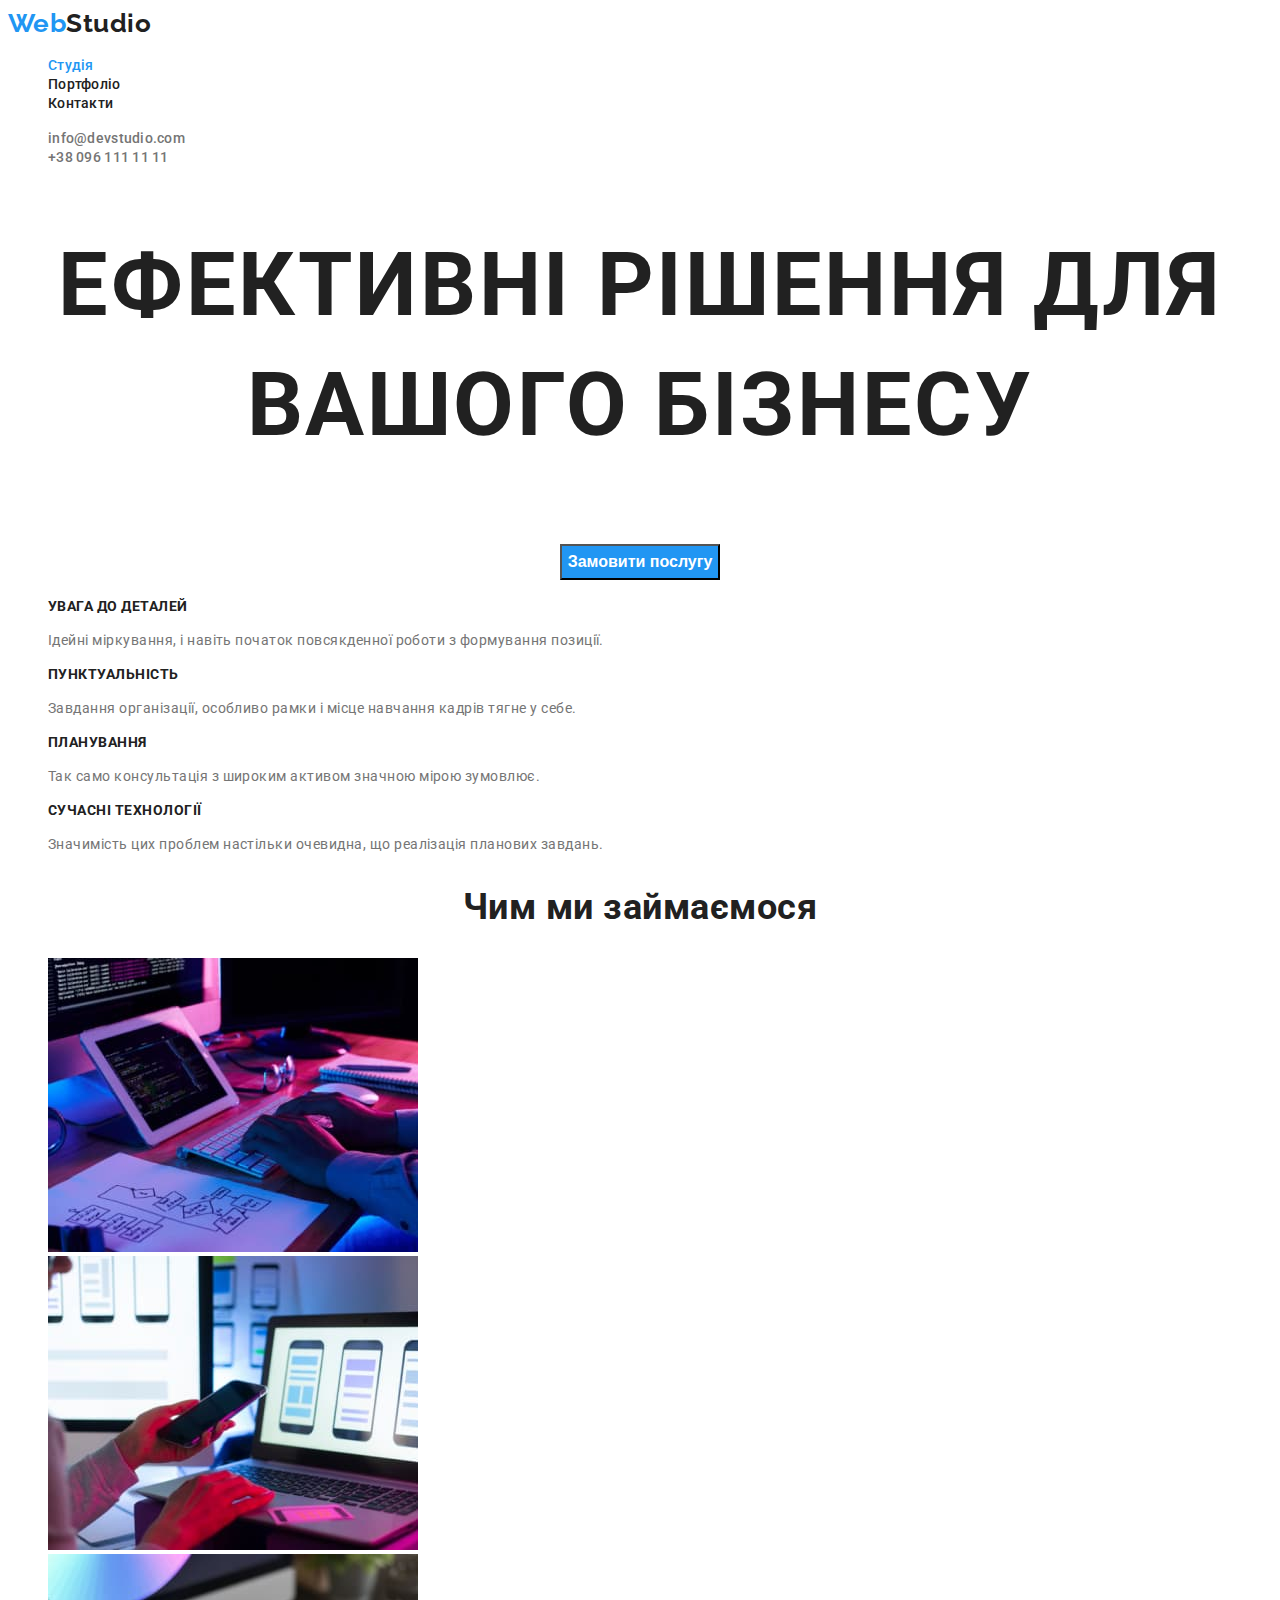
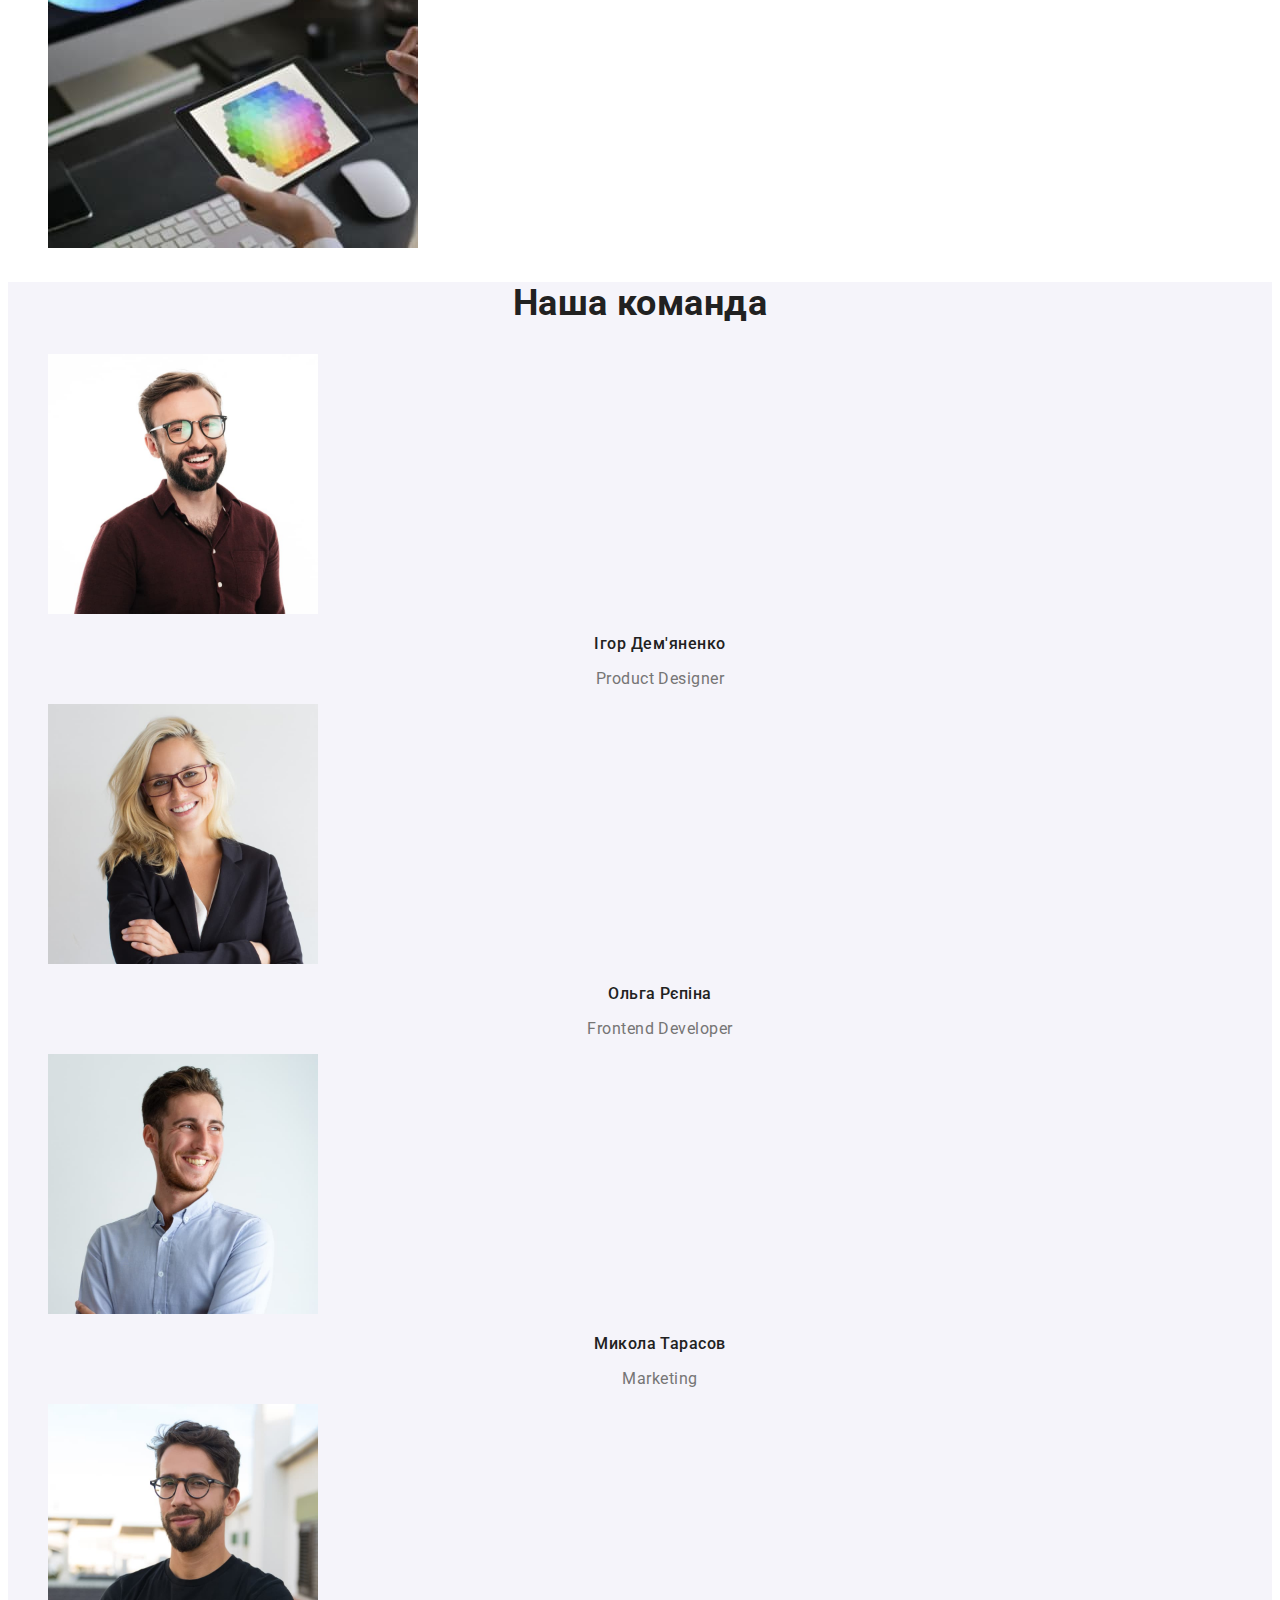
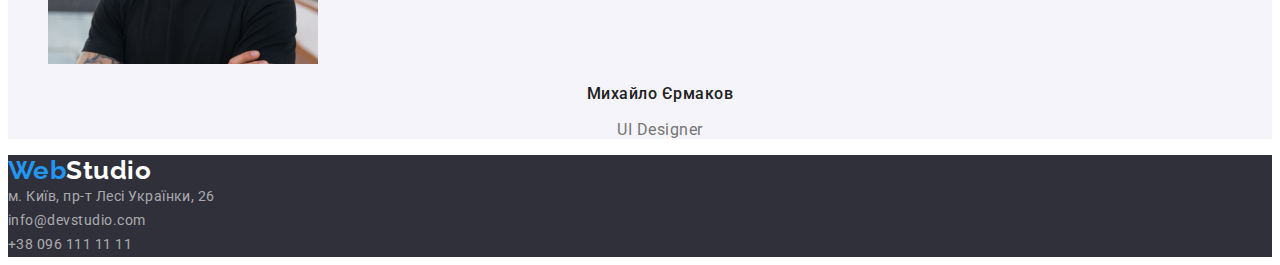
==== index.html @ ab653dfb "Склоновано з попереднього" ====
<!DOCTYPE html>
<html lang="ru">
<head>
    <meta charset="UTF-8">
    <meta http-equiv="X-UA-Compatible" content="IE=edge">
    <meta name="viewport" content="width=device-width, initial-scale=1.0">
    <title>Document</title>
    <link rel="preconnect" href="https://fonts.googleapis.com">
    <link rel="preconnect" href="https://fonts.gstatic.com" crossorigin>
    <link href="https://fonts.googleapis.com/css2?family=Raleway:wght@700&family=Roboto:wght@400;500;700;900&display=swap" rel="stylesheet">
    <link rel="stylesheet" href="./css/styles.css">
</head>
<body>
   <header>
       <nav>
        <a class="logo logo-accent" href="" lang="en">Web<span class="logo">Studio</span></a>
       <ul class="site-nav list">
           <li><a href="" class="link current">Студія</a></li>
           <li><a href="./portfolio.html" class="link">Портфоліо</a></li>
           <li><a href="" class="link">Контакти</a></li>
       </ul>
        </nav>
       <ul class="kontact-nav list">
           <li><a href="mailto:info@devstudio.com" class="link">info@devstudio.com</a></li>
           <li><a href="tel:+380961111111" class="link">+38 096 111 11 11</a></li>
       </ul>
   </header>
<main>
        <section class="hero">
           <h1>Ефективні рішення для <br> вашого бізнесу</h1>
           <button type="button" class="button">Замовити послугу</button>
        </section>
       <section class="section">
           <h2 hidden>Наші переваги</h2>
           <ul class="list">
               <li>
                   <h3 class="section-subtitle">УВАГА ДО ДЕТАЛЕЙ</h3>
                   <p class="text">Ідейні міркування, і навіть початок повсякденної роботи з формування позиції.</p>
               </li>
               <li>
                   <h3 class="section-subtitle">ПУНКТУАЛЬНІСТЬ</h3>
                   <p class="text">Завдання організації, особливо рамки і місце навчання кадрів тягне у себе.</p>
               </li>
               <li>
                   <h3 class="section-subtitle">ПЛАНУВАННЯ</h3>
                   <p class="text">Так само консультація з широким активом значною мірою зумовлює.</p>
               </li>
               <li>
                   <h3 class="section-subtitle">СУЧАСНІ ТЕХНОЛОГІЇ</h3>
                   <p class="text">Значимість цих проблем настільки очевидна, що реалізація планових завдань.</p>
               </li>
           </ul>
       </section>
       <section class="section">
           <h2 class="section-title">Чим ми займаємося</h2>
           <ul class="list">
               <li><img src="./images/img.jpg" alt="Розробка програмного забезпечення" width="370"></li>
               <li><img src="./images/img-1.jpg" alt="Тестування мобільного додатку" width="370"></li>
               <li><img src="./images/img-2.jpg" alt="Робота з палітрою кольорів" width="370"></li>
           </ul>
       </section>
       <section class="section-team">
           <h2 class="section-title">Наша команда</h2>
           <ul class="list">
               <li>
                   <img src="./images/img-3.jpg" alt="Ігор Дем'яненко" width="270">
                   <h3 class="section-subtitle-team">Ігор Дем'яненко</h3>
                   <p lang="en" class="section-text-team">Product Designer</p>
               </li>
               <li>
                <img src="./images/img-4.jpg" alt="Ольга Рєпіна" width="270">
                <h3 class="section-subtitle-team">Ольга Рєпіна</h3>
                <p lang="en" class="section-text-team">Frontend Developer</p>
            </li>
            <li>
                <img src="./images/img-5.jpg" alt="Микола Тарасов" width="270">
                <h3 class="section-subtitle-team">Микола Тарасов</h3>
                <p lang="en" class="section-text-team">Marketing</p>
            </li>
            <li>
                <img src="./images/img-6.jpg" alt="Михайло Єрмаков" width="270">
                <h3 class="section-subtitle-team">Михайло Єрмаков</h3>
                <p lang="en" class="section-text-team">UI Designer</p>
            </li>
           </ul>
       </section>
</main>
   <footer class="footer-list list">
        <a class="logo logo-accent" href="" lang="en">Web<span class="logo logo-accent-footer">Studio</span></a>
        <address>
            <a href="https://www.google.com/maps/d/embed?mid=10uSM3H-mIU3GznYo2szRIEphczw&hl=en_US&ehbc=2E312F" target="_blank" rel="noopener noreferrer" class="footer-link">м. Київ, пр-т Лесі Українки, 26</a><br>
            <a href="mailto:info@devstudio.com" class="footer-link">info@devstudio.com</a><br>
            <a href="tel:+380961111111" class="footer-link">+38 096 111 11 11</a>
        </address>
    </footer>
</body>
</html>
---- css/styles.css ----
/* Цвет заголовок #212121 */
/* Основной цвет #757575 */
/* Белый цвет #FFFFFF */
/* Цвет акцента #2196F3 */

/* цвет вторичный фон background: #F5F4FA */
/* цвет футера background: #2F303A */

:root {
    --primery-text-color: #757575;
    --title-text-color: #212121;
    --accent-color: #2196F3;
    --accent-text-color: #fff;
    --primery-bg-color: #fff;
    --accent-bg-color: #ffffff;
    --footer-bg-color: #2F303A;
    --button-bg-volor-porfolio: #F5F4FA;
    --section-dg-color: #F5F4FA;
    --text-transparency-color: rgba(255, 255, 255, 0.6);
}

body {
    background-color: var(--primery-bg-color);
    color: var(--primery-text-color);
    font-family: Roboto, sans-serif;
    letter-spacing: 0.03em;
}

.list {
    list-style: none;
}

/* Логотип */
.logo {
    color: var(--title-text-color);
    font-family: Raleway, sans;
    font-weight: 700;
    font-size: 26px;
    line-height: 1.19;
    text-decoration: none;
}
.logo-accent {
    color: var(--accent-color);
}

/* Стили для index.html */
/* Site nav */
.site-nav .link {
    color: var(--title-text-color);
    font-weight: 500;
    font-size: 14px;
    line-height: 1.14;
    letter-spacing: 0.02em;
    text-decoration: none;
}

.site-nav .link:hover, 
.site-nav .link:focus {
    color: var(--accent-color);
}

.site-nav .link.current {
    color: var(--accent-color);
}

.kontact-nav .link {
    color: var(--primery-text-color);
    font-weight: 500;
    font-size: 14px;
    line-height: 1.14;
    letter-spacing: 0.02em;
    text-decoration: none;
}
.kontact-nav .link:hover,
.kontact-nav .link:focus {
    color: var(--accent-color);
}

/* hero */

.hero {
    color: var(--title-text-color);
    font-weight: 900;
    font-size: 44px;
    line-height: 1.36;
    text-align: center;
    letter-spacing: 0.06em;
    text-transform: uppercase;
}


/* section */
.section-subtitle {
    color: var(--title-text-color);
    font-weight: 700;
    font-size: 14px;
    line-height: 1.14;
    text-transform: uppercase;
}
.section-title {
    color: var(--title-text-color);
    font-weight: 700;
    font-size: 36px;
    line-height: 1.17;
    text-align: center;
}

/* team */
.section-team {
    background-color: var(--section-dg-color);
}
.section-subtitle-team {
    color: var(--title-text-color);
    font-weight: 500;
    font-size: 16px;
    line-height: 1.19;
    text-align: center;
}
.section-text-team {
    color: var(--primery-text-color);
    font-weight: 400;
    font-size: 16px;
    line-height: 1.19;
    text-align: center;
}


/* button */
.button {
    color: var(--accent-text-color);
    background-color: var(--accent-color);
    font-weight: 700;
    font-size: 16px;
    line-height: 1.875;
    cursor: pointer;
}

.text {
    font-weight: 400;
    font-size: 14px;
    line-height: 1.71;
}


/* Стили для portfolio.html */

.section-title-portfolio {
    color: var(--title-text-color);
    font-weight: 700;
    font-size: 18px;
    line-height: 2;
    letter-spacing: 0.06em;
    text-decoration: none;
}
.portfolio-link {
    text-decoration: none;
}
.text-portfolio {
    color: var(--primery-text-color);
    font-weight: 400;
font-size: 16px;
line-height: 1.88;
}
.portfolio-button {
    color: var(--title-text-color);
    background-color: var(--button-bg-volor-porfolio);
    font-weight: 500;
font-size: 16px;
line-height: 1.625;
}
.portfolio-button.primery {
    color: var(--accent-text-color);
    background-color: var(--accent-color);
}
.portfolio-button:hover,
.portfolio-button:focus {
    color: var(--accent-text-color);
    background-color: var(--accent-color);
}
/* footer */
footer {
    background-color: var(--footer-bg-color);
}
.logo-accent-footer {
    color: var(--accent-text-color);
}
.footer-list .footer-link {
    color: var(--text-transparency-color);
    font-style: normal;
    font-weight: 400;
    font-size: 14px;
    line-height: 1.71;
    text-decoration: none;
}
.footer-list .footer-link:hover,
.footer-list .footer-link:focus {
    color: var(--accent-text-color);
}
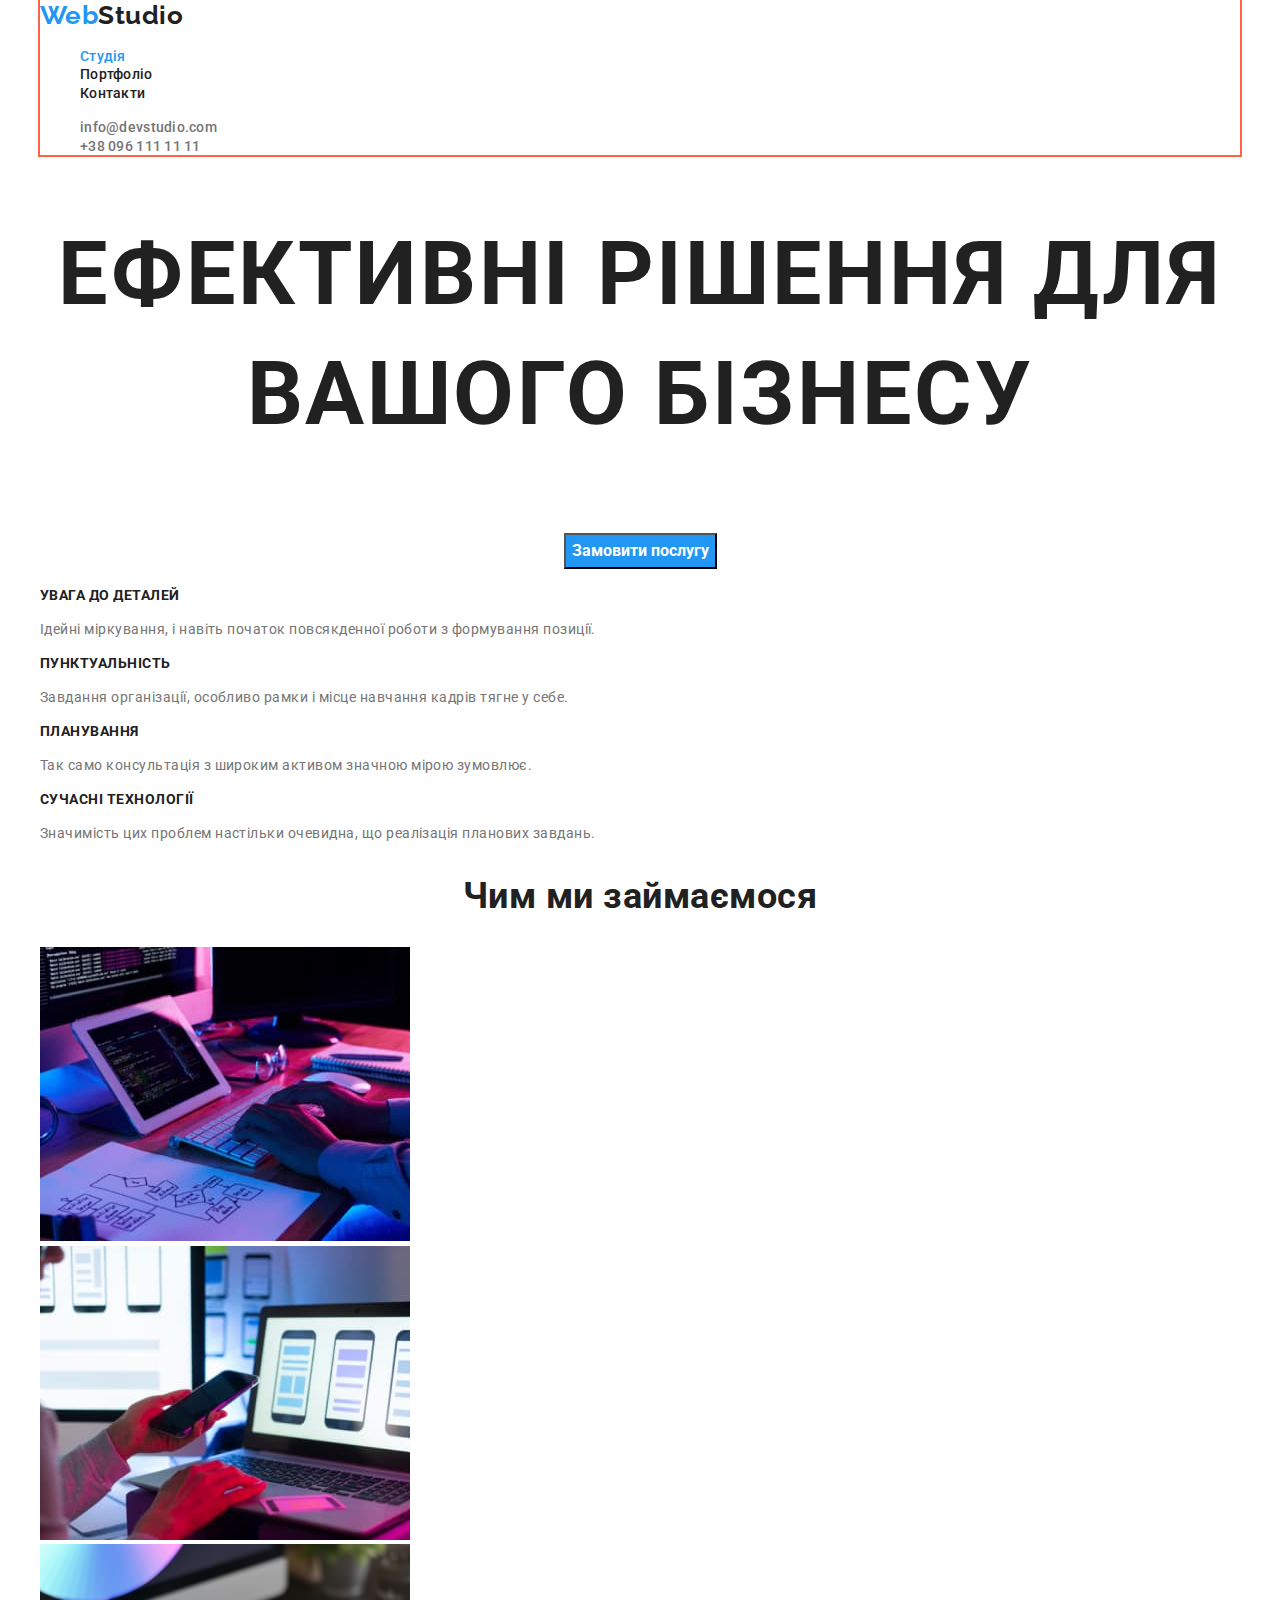
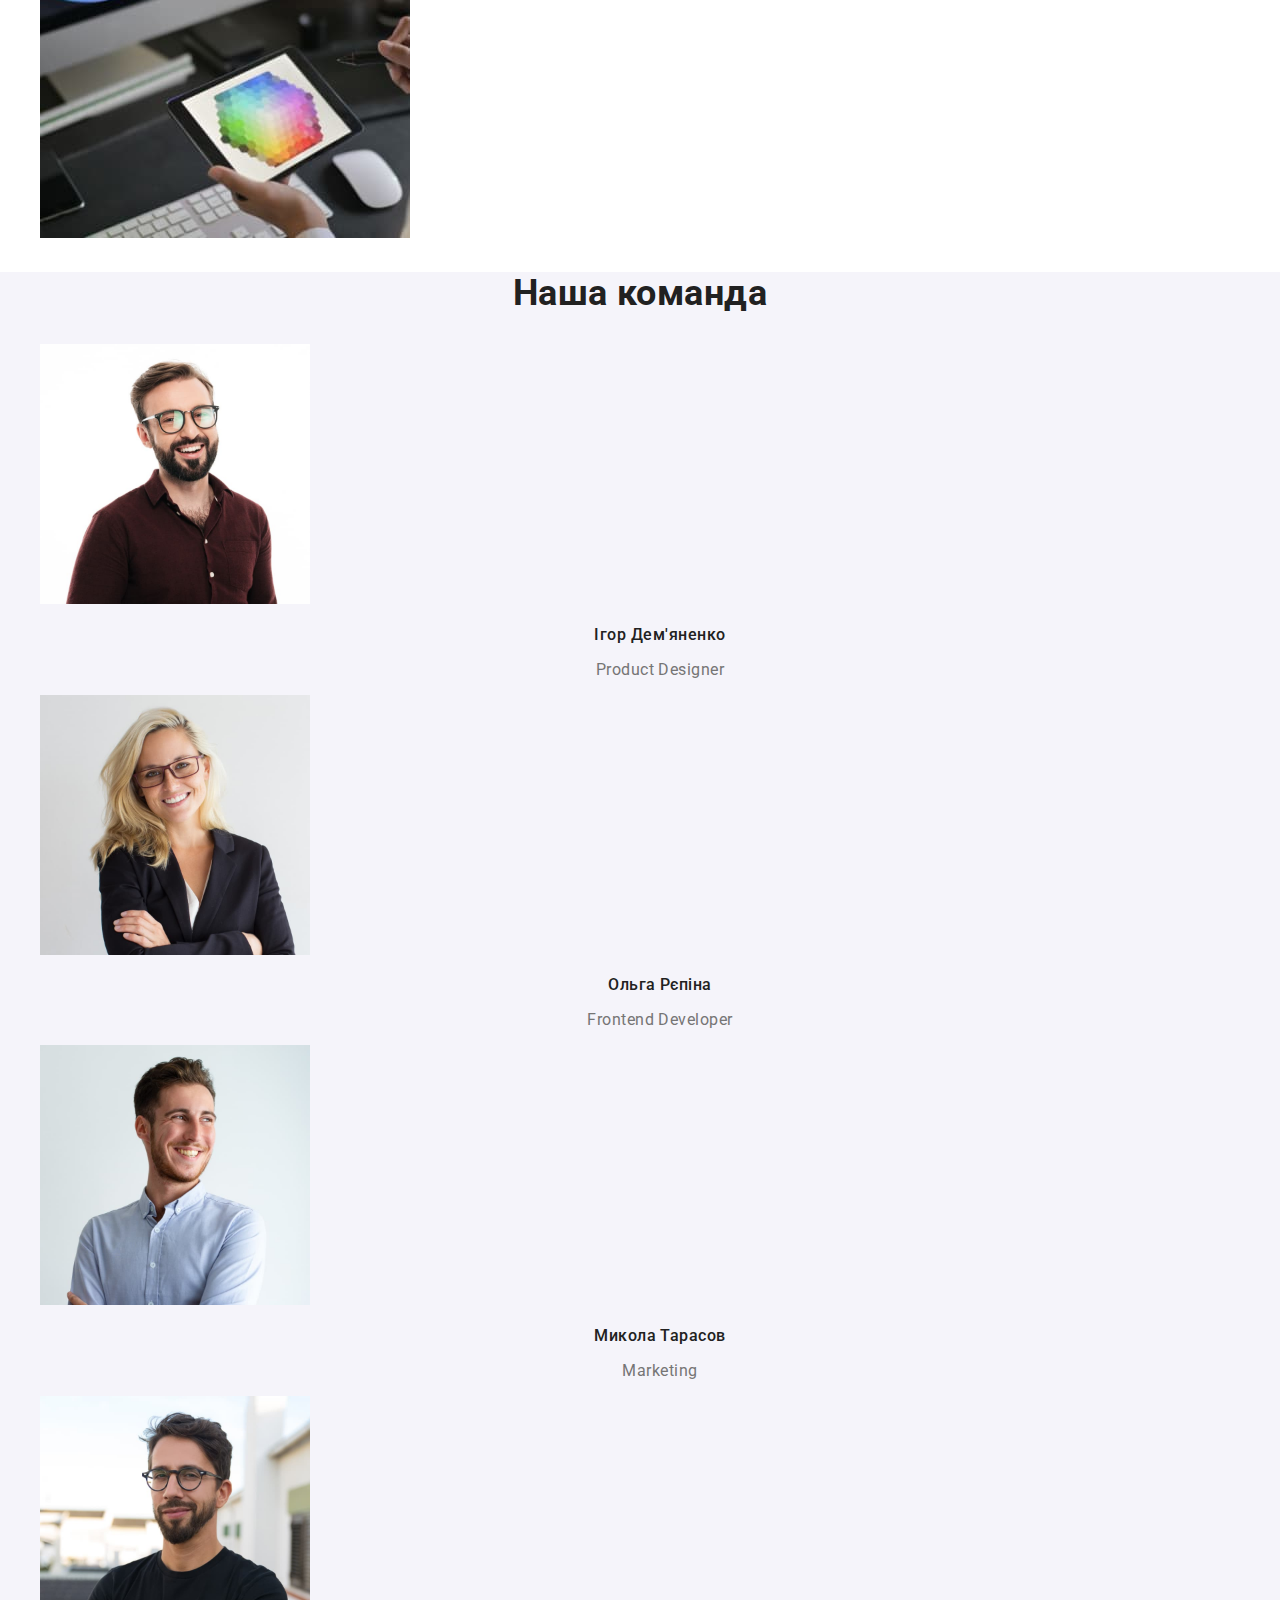
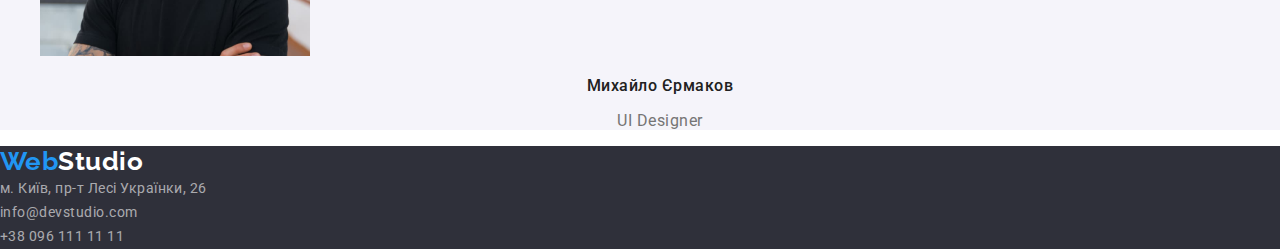
==== commit 9221f050: "Поправки заголовка, футера" ====
--- a/index.html
+++ b/index.html
@@ -8,83 +8,89 @@
     <link rel="preconnect" href="https://fonts.googleapis.com">
     <link rel="preconnect" href="https://fonts.gstatic.com" crossorigin>
     <link href="https://fonts.googleapis.com/css2?family=Raleway:wght@700&family=Roboto:wght@400;500;700;900&display=swap" rel="stylesheet">
+    <link rel="stylesheet" href="https://cdnjs.cloudflare.com/ajax/libs/modern-normalize/1.1.0/modern-normalize.min.css">
     <link rel="stylesheet" href="./css/styles.css">
 </head>
 <body>
+    <!-- Шапка сайта -->
    <header>
-       <nav>
-        <a class="logo logo-accent" href="" lang="en">Web<span class="logo">Studio</span></a>
-       <ul class="site-nav list">
-           <li><a href="" class="link current">Студія</a></li>
-           <li><a href="./portfolio.html" class="link">Портфоліо</a></li>
-           <li><a href="" class="link">Контакти</a></li>
-       </ul>
+    <div class="container">
+        <nav>
+            <a class="logo logo-accent" href="" lang="en">Web<span class="logo">Studio</span></a>
+            <ul class="site-nav list">
+                <li><a href="" class="link current">Студія</a></li>
+                <li><a href="./portfolio.html" class="link">Портфоліо</a></li>
+                <li><a href="" class="link">Контакти</a></li>
+            </ul>
         </nav>
-       <ul class="kontact-nav list">
-           <li><a href="mailto:info@devstudio.com" class="link">info@devstudio.com</a></li>
-           <li><a href="tel:+380961111111" class="link">+38 096 111 11 11</a></li>
-       </ul>
+        <ul class="kontact-nav list">
+            <li><a href="mailto:info@devstudio.com" class="link">info@devstudio.com</a></li>
+            <li><a href="tel:+380961111111" class="link">+38 096 111 11 11</a></li>
+        </ul>
+    </div>
    </header>
-<main>
-        <section class="hero">
-           <h1>Ефективні рішення для <br> вашого бізнесу</h1>
-           <button type="button" class="button">Замовити послугу</button>
+   
+    <main>
+            <section class="hero">
+            <h1>Ефективні рішення для <br> вашого бізнесу</h1>
+            <button type="button" class="button">Замовити послугу</button>
+            </section>
+        <section class="section">
+            <h2 hidden>Наші переваги</h2>
+            <ul class="list">
+                <li>
+                    <h3 class="section-subtitle">УВАГА ДО ДЕТАЛЕЙ</h3>
+                    <p class="text">Ідейні міркування, і навіть початок повсякденної роботи з формування позиції.</p>
+                </li>
+                <li>
+                    <h3 class="section-subtitle">ПУНКТУАЛЬНІСТЬ</h3>
+                    <p class="text">Завдання організації, особливо рамки і місце навчання кадрів тягне у себе.</p>
+                </li>
+                <li>
+                    <h3 class="section-subtitle">ПЛАНУВАННЯ</h3>
+                    <p class="text">Так само консультація з широким активом значною мірою зумовлює.</p>
+                </li>
+                <li>
+                    <h3 class="section-subtitle">СУЧАСНІ ТЕХНОЛОГІЇ</h3>
+                    <p class="text">Значимість цих проблем настільки очевидна, що реалізація планових завдань.</p>
+                </li>
+            </ul>
         </section>
-       <section class="section">
-           <h2 hidden>Наші переваги</h2>
-           <ul class="list">
-               <li>
-                   <h3 class="section-subtitle">УВАГА ДО ДЕТАЛЕЙ</h3>
-                   <p class="text">Ідейні міркування, і навіть початок повсякденної роботи з формування позиції.</p>
-               </li>
-               <li>
-                   <h3 class="section-subtitle">ПУНКТУАЛЬНІСТЬ</h3>
-                   <p class="text">Завдання організації, особливо рамки і місце навчання кадрів тягне у себе.</p>
-               </li>
-               <li>
-                   <h3 class="section-subtitle">ПЛАНУВАННЯ</h3>
-                   <p class="text">Так само консультація з широким активом значною мірою зумовлює.</p>
-               </li>
-               <li>
-                   <h3 class="section-subtitle">СУЧАСНІ ТЕХНОЛОГІЇ</h3>
-                   <p class="text">Значимість цих проблем настільки очевидна, що реалізація планових завдань.</p>
-               </li>
-           </ul>
-       </section>
-       <section class="section">
-           <h2 class="section-title">Чим ми займаємося</h2>
-           <ul class="list">
-               <li><img src="./images/img.jpg" alt="Розробка програмного забезпечення" width="370"></li>
-               <li><img src="./images/img-1.jpg" alt="Тестування мобільного додатку" width="370"></li>
-               <li><img src="./images/img-2.jpg" alt="Робота з палітрою кольорів" width="370"></li>
-           </ul>
-       </section>
-       <section class="section-team">
-           <h2 class="section-title">Наша команда</h2>
-           <ul class="list">
-               <li>
-                   <img src="./images/img-3.jpg" alt="Ігор Дем'яненко" width="270">
-                   <h3 class="section-subtitle-team">Ігор Дем'яненко</h3>
-                   <p lang="en" class="section-text-team">Product Designer</p>
-               </li>
-               <li>
-                <img src="./images/img-4.jpg" alt="Ольга Рєпіна" width="270">
-                <h3 class="section-subtitle-team">Ольга Рєпіна</h3>
-                <p lang="en" class="section-text-team">Frontend Developer</p>
-            </li>
-            <li>
-                <img src="./images/img-5.jpg" alt="Микола Тарасов" width="270">
-                <h3 class="section-subtitle-team">Микола Тарасов</h3>
-                <p lang="en" class="section-text-team">Marketing</p>
-            </li>
-            <li>
-                <img src="./images/img-6.jpg" alt="Михайло Єрмаков" width="270">
-                <h3 class="section-subtitle-team">Михайло Єрмаков</h3>
-                <p lang="en" class="section-text-team">UI Designer</p>
-            </li>
-           </ul>
-       </section>
-</main>
+        <section class="section">
+            <h2 class="section-title">Чим ми займаємося</h2>
+            <ul class="list">
+                <li><img src="./images/img.jpg" alt="Розробка програмного забезпечення" width="370"></li>
+                <li><img src="./images/img-1.jpg" alt="Тестування мобільного додатку" width="370"></li>
+                <li><img src="./images/img-2.jpg" alt="Робота з палітрою кольорів" width="370"></li>
+            </ul>
+        </section>
+        <section class="section-team">
+            <h2 class="section-title">Наша команда</h2>
+            <ul class="list">
+                <li>
+                    <img src="./images/img-3.jpg" alt="Ігор Дем'яненко" width="270">
+                    <h3 class="section-subtitle-team">Ігор Дем'яненко</h3>
+                    <p lang="en" class="section-text-team">Product Designer</p>
+                </li>
+                <li>
+                    <img src="./images/img-4.jpg" alt="Ольга Рєпіна" width="270">
+                    <h3 class="section-subtitle-team">Ольга Рєпіна</h3>
+                    <p lang="en" class="section-text-team">Frontend Developer</p>
+                </li>
+                <li>
+                    <img src="./images/img-5.jpg" alt="Микола Тарасов" width="270">
+                    <h3 class="section-subtitle-team">Микола Тарасов</h3>
+                    <p lang="en" class="section-text-team">Marketing</p>
+                </li>
+                <li>
+                    <img src="./images/img-6.jpg" alt="Михайло Єрмаков" width="270">
+                    <h3 class="section-subtitle-team">Михайло Єрмаков</h3>
+                    <p lang="en" class="section-text-team">UI Designer</p>
+                </li>
+            </ul>
+        </section>
+    </main>
+    <!-- Футер -->
    <footer class="footer-list list">
         <a class="logo logo-accent" href="" lang="en">Web<span class="logo logo-accent-footer">Studio</span></a>
         <address>
--- a/css/styles.css
+++ b/css/styles.css
@@ -6,13 +6,21 @@
 /* цвет вторичный фон background: #F5F4FA */
 /* цвет футера background: #2F303A */
 
+html {
+    box-sizing: border-box;
+}
+*,
+*::before,
+*::after {
+    box-sizing: inherit;
+}
 :root {
     --primery-text-color: #757575;
     --title-text-color: #212121;
     --accent-color: #2196F3;
     --accent-text-color: #fff;
     --primery-bg-color: #fff;
-    --accent-bg-color: #ffffff;
+    --accent-bg-color: #fff;
     --footer-bg-color: #2F303A;
     --button-bg-volor-porfolio: #F5F4FA;
     --section-dg-color: #F5F4FA;
@@ -20,7 +28,9 @@
 }
 
 body {
+    margin: 0;
     background-color: var(--primery-bg-color);
+    /* background: #000; */
     color: var(--primery-text-color);
     font-family: Roboto, sans-serif;
     letter-spacing: 0.03em;
@@ -28,6 +38,13 @@
 
 .list {
     list-style: none;
+}
+
+.container {
+    margin-left: auto;
+    margin-right: auto;
+    width: 1200px;
+    outline: 2px solid tomato;
 }
 
 /* Логотип */
@@ -133,7 +150,7 @@
     font-size: 16px;
     line-height: 1.875;
     cursor: pointer;
-}
+    }
 
 .text {
     font-weight: 400;
@@ -158,15 +175,16 @@
 .text-portfolio {
     color: var(--primery-text-color);
     font-weight: 400;
-font-size: 16px;
-line-height: 1.88;
+    font-size: 16px;
+    line-height: 1.88;
 }
 .portfolio-button {
     color: var(--title-text-color);
     background-color: var(--button-bg-volor-porfolio);
     font-weight: 500;
-font-size: 16px;
-line-height: 1.625;
+    font-size: 16px;
+    line-height: 1.625;
+    border-radius: 4px;
 }
 .portfolio-button.primery {
     color: var(--accent-text-color);
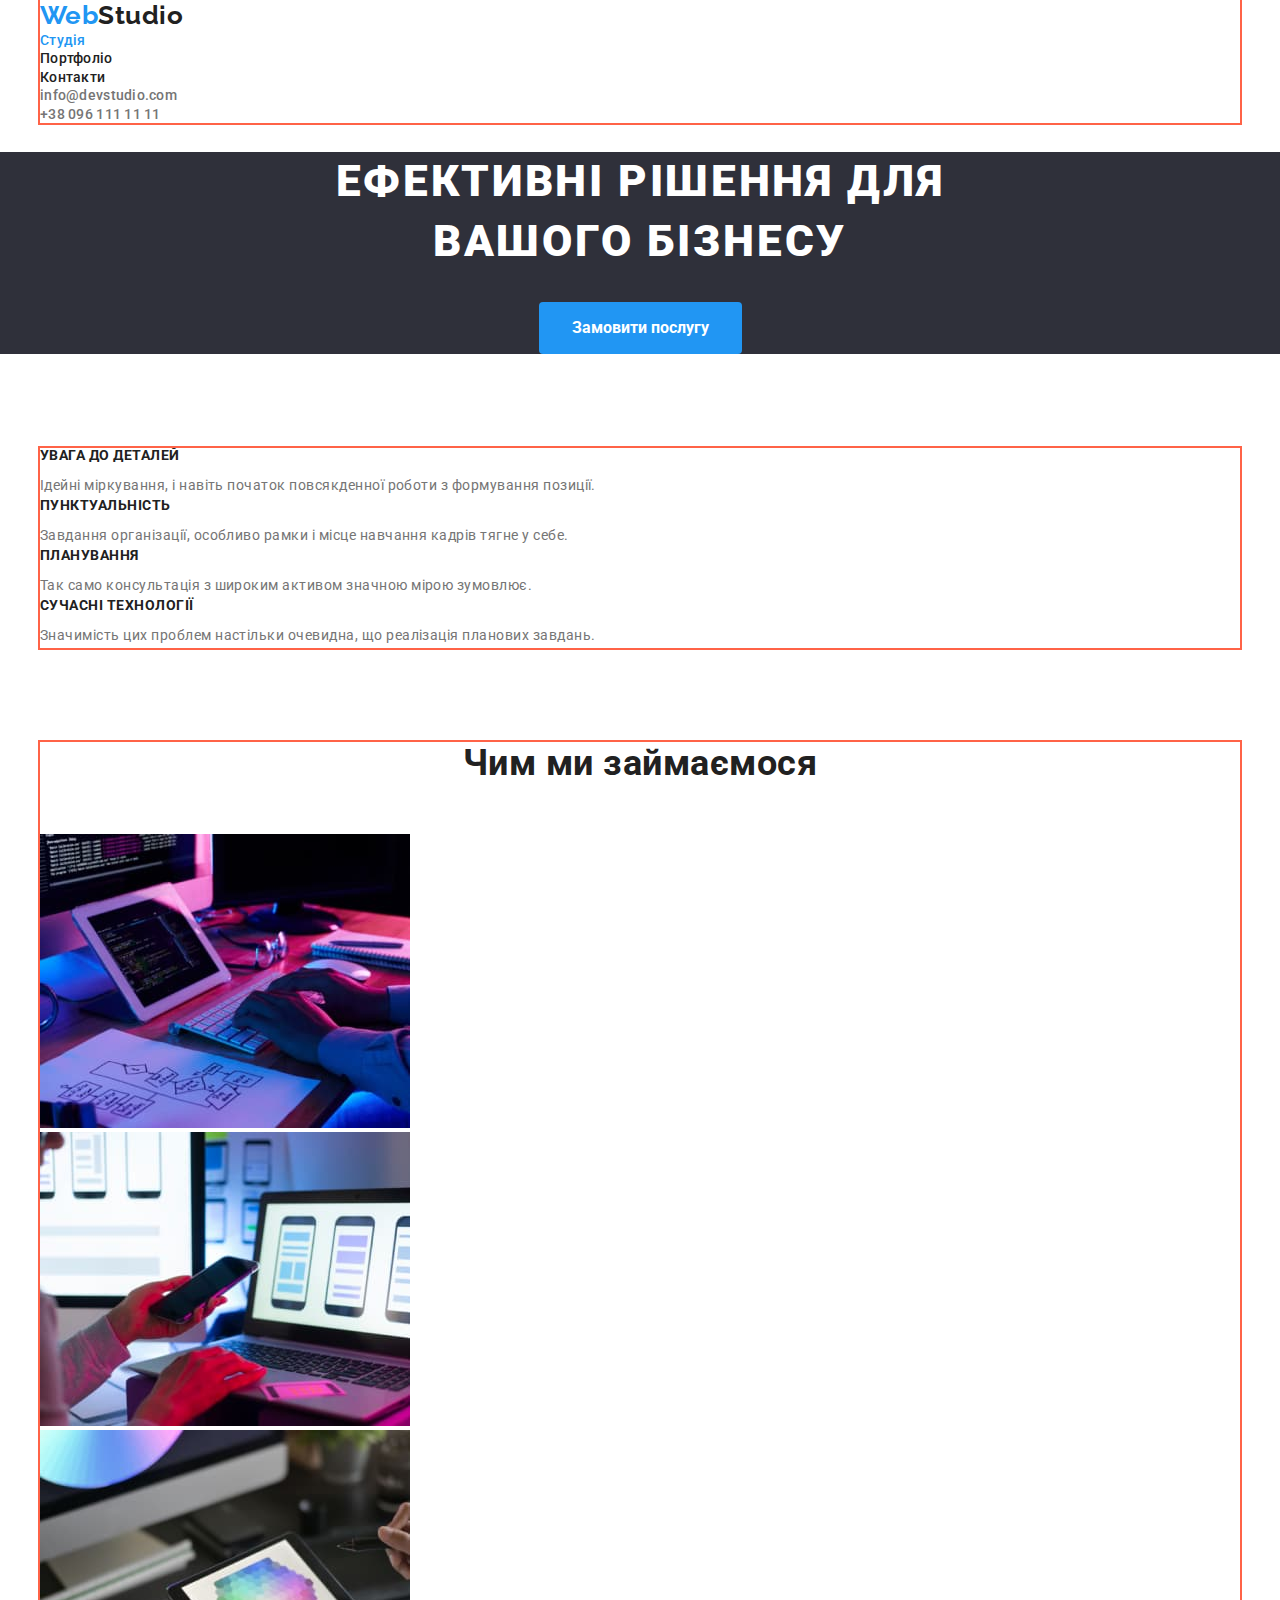
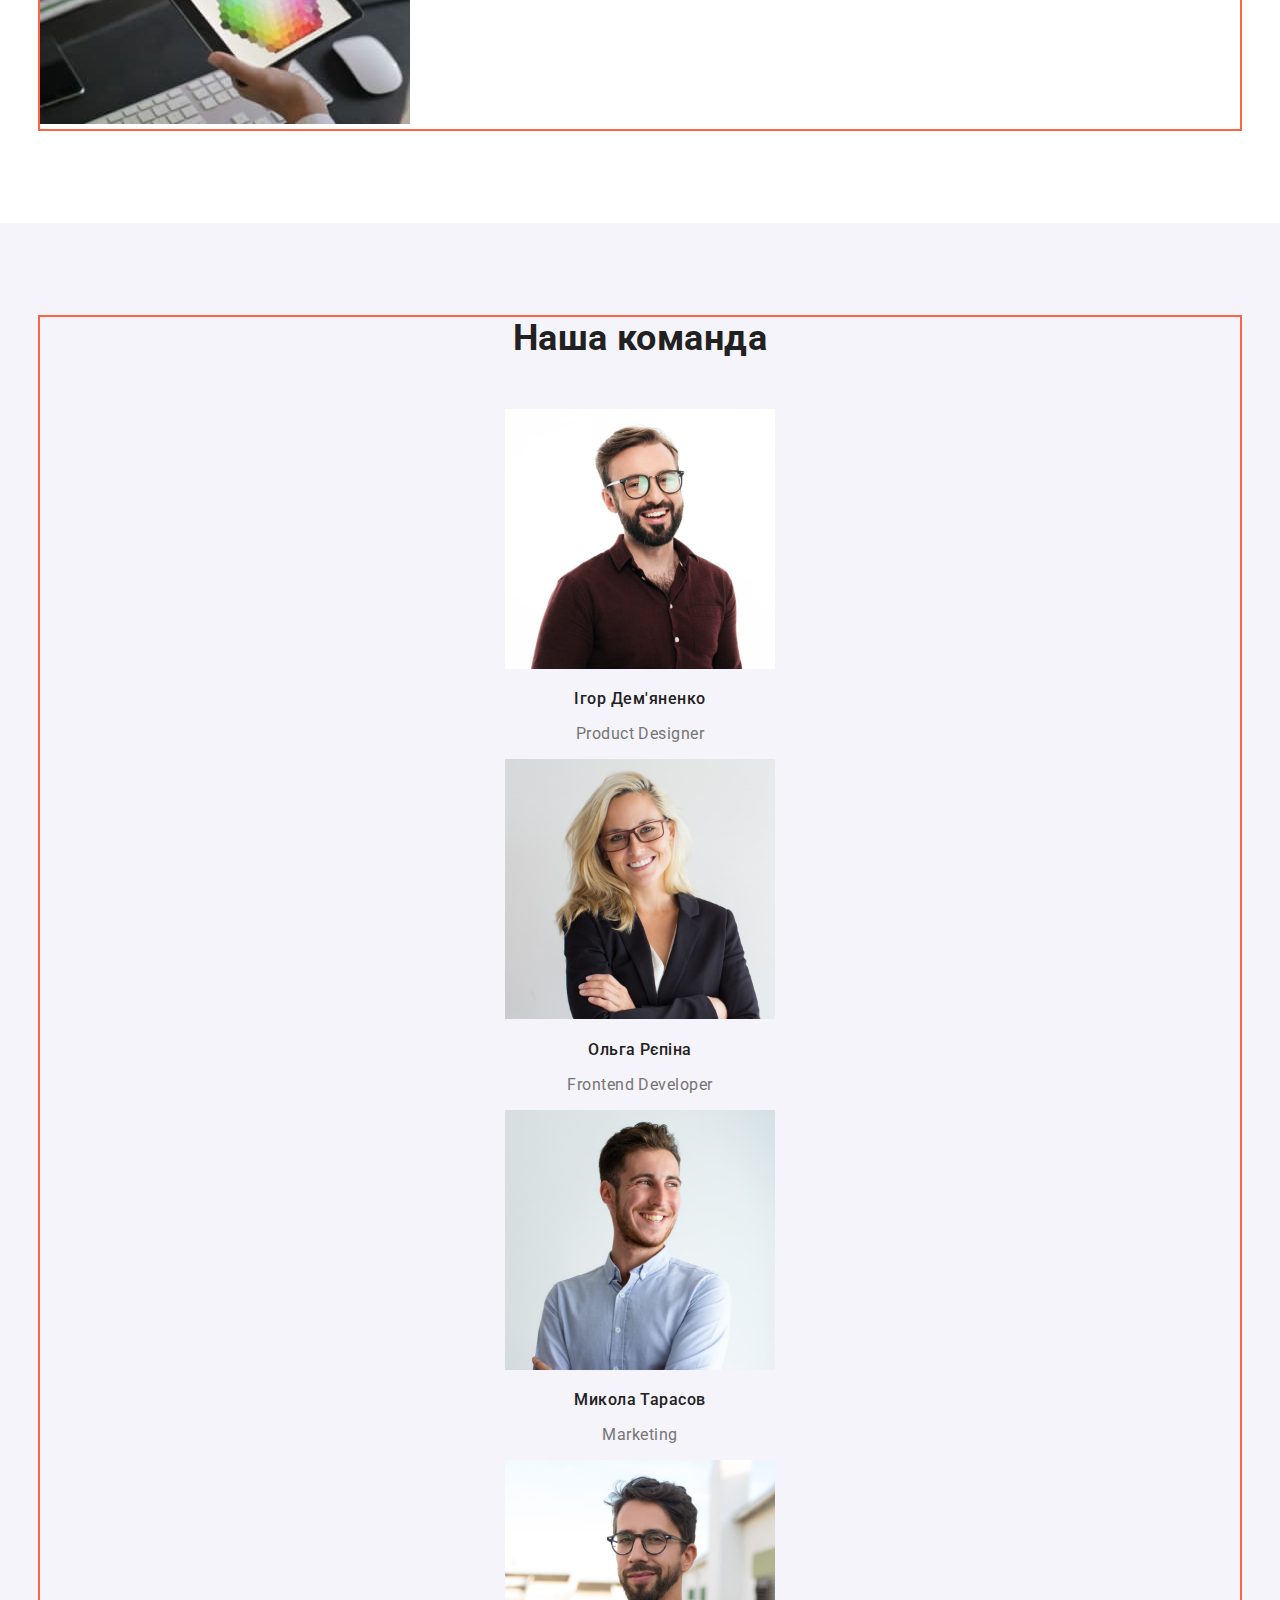
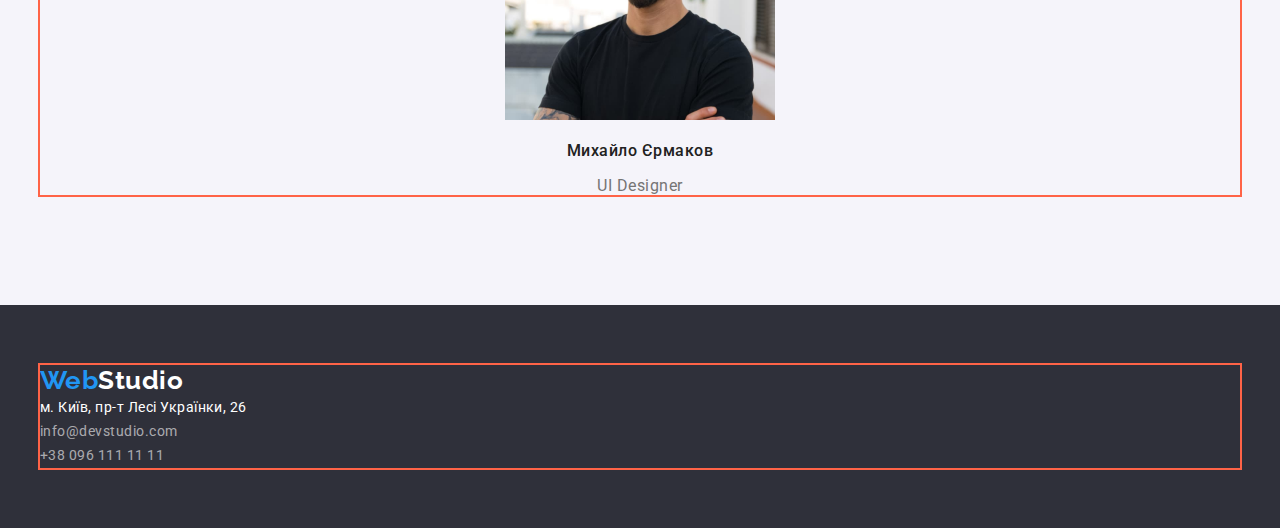
==== commit e3b5dcb1: "Блоки (без flexbox)" ====
--- a/index.html
+++ b/index.html
@@ -16,9 +16,9 @@
    <header>
     <div class="container">
         <nav>
-            <a class="logo logo-accent" href="" lang="en">Web<span class="logo">Studio</span></a>
+            <a class="logo logo-accent" href="./index.html" lang="en">Web<span class="logo">Studio</span></a>
             <ul class="site-nav list">
-                <li><a href="" class="link current">Студія</a></li>
+                <li><a href="./index.html" class="link current">Студія</a></li>
                 <li><a href="./portfolio.html" class="link">Портфоліо</a></li>
                 <li><a href="" class="link">Контакти</a></li>
             </ul>
@@ -32,10 +32,10 @@
    
     <main>
             <section class="hero">
-            <h1>Ефективні рішення для <br> вашого бізнесу</h1>
+            <h1 class="hero-title">Ефективні рішення для <br> вашого бізнесу</h1>
             <button type="button" class="button">Замовити послугу</button>
             </section>
-        <section class="section">
+        <section class="container section">
             <h2 hidden>Наші переваги</h2>
             <ul class="list">
                 <li>
@@ -56,7 +56,7 @@
                 </li>
             </ul>
         </section>
-        <section class="section">
+        <section class="container section">
             <h2 class="section-title">Чим ми займаємося</h2>
             <ul class="list">
                 <li><img src="./images/img.jpg" alt="Розробка програмного забезпечення" width="370"></li>
@@ -65,39 +65,45 @@
             </ul>
         </section>
         <section class="section-team">
-            <h2 class="section-title">Наша команда</h2>
-            <ul class="list">
-                <li>
-                    <img src="./images/img-3.jpg" alt="Ігор Дем'яненко" width="270">
-                    <h3 class="section-subtitle-team">Ігор Дем'яненко</h3>
-                    <p lang="en" class="section-text-team">Product Designer</p>
-                </li>
-                <li>
-                    <img src="./images/img-4.jpg" alt="Ольга Рєпіна" width="270">
-                    <h3 class="section-subtitle-team">Ольга Рєпіна</h3>
-                    <p lang="en" class="section-text-team">Frontend Developer</p>
-                </li>
-                <li>
-                    <img src="./images/img-5.jpg" alt="Микола Тарасов" width="270">
-                    <h3 class="section-subtitle-team">Микола Тарасов</h3>
-                    <p lang="en" class="section-text-team">Marketing</p>
-                </li>
-                <li>
-                    <img src="./images/img-6.jpg" alt="Михайло Єрмаков" width="270">
-                    <h3 class="section-subtitle-team">Михайло Єрмаков</h3>
-                    <p lang="en" class="section-text-team">UI Designer</p>
-                </li>
-            </ul>
+            <div class="container">
+                <h2 class="section-title">Наша команда</h2>
+                <ul class="list">
+                    <li>
+                        <img src="./images/img-3.jpg" alt="Ігор Дем'яненко" width="270">
+                        <h3 class="section-subtitle-team">Ігор Дем'яненко</h3>
+                        <p lang="en" class="section-text-team">Product Designer</p>
+                    </li>
+                    <li>
+                        <img src="./images/img-4.jpg" alt="Ольга Рєпіна" width="270">
+                        <h3 class="section-subtitle-team">Ольга Рєпіна</h3>
+                        <p lang="en" class="section-text-team">Frontend Developer</p>
+                    </li>
+                    <li>
+                        <img src="./images/img-5.jpg" alt="Микола Тарасов" width="270">
+                        <h3 class="section-subtitle-team">Микола Тарасов</h3>
+                        <p lang="en" class="section-text-team">Marketing</p>
+                    </li>
+                    <li>
+                        <img src="./images/img-6.jpg" alt="Михайло Єрмаков" width="270">
+                        <h3 class="section-subtitle-team">Михайло Єрмаков</h3>
+                        <p lang="en" class="section-text-team">UI Designer</p>
+                    </li>
+                </ul>
+            </div>
+            
         </section>
     </main>
     <!-- Футер -->
-   <footer class="footer-list list">
-        <a class="logo logo-accent" href="" lang="en">Web<span class="logo logo-accent-footer">Studio</span></a>
+   <footer>
+    <div class="container">
+        <a class="logo logo-accent" href="./index.html" lang="en">Web<span class="logo logo-accent-footer">Studio</span></a>
         <address>
-            <a href="https://www.google.com/maps/d/embed?mid=10uSM3H-mIU3GznYo2szRIEphczw&hl=en_US&ehbc=2E312F" target="_blank" rel="noopener noreferrer" class="footer-link">м. Київ, пр-т Лесі Українки, 26</a><br>
+            <a href="https://www.google.com/maps/d/embed?mid=10uSM3H-mIU3GznYo2szRIEphczw&hl=en_US&ehbc=2E312F" target="_blank"
+                rel="noopener noreferrer" class="footer-link footer-link-adress">м. Київ, пр-т Лесі Українки, 26</a><br>
             <a href="mailto:info@devstudio.com" class="footer-link">info@devstudio.com</a><br>
             <a href="tel:+380961111111" class="footer-link">+38 096 111 11 11</a>
         </address>
+    </div>     
     </footer>
 </body>
 </html>--- a/css/styles.css
+++ b/css/styles.css
@@ -23,7 +23,7 @@
     --accent-bg-color: #fff;
     --footer-bg-color: #2F303A;
     --button-bg-volor-porfolio: #F5F4FA;
-    --section-dg-color: #F5F4FA;
+    --section-bg-color: #F5F4FA;
     --text-transparency-color: rgba(255, 255, 255, 0.6);
 }
 
@@ -37,6 +37,8 @@
 }
 
 .list {
+    padding: 0;
+    margin: 0;
     list-style: none;
 }
 
@@ -96,25 +98,64 @@
 /* hero */
 
 .hero {
-    color: var(--title-text-color);
+    background-color: var(--footer-bg-color);
+    text-align: center;
+    margin-bottom: 94px;
+}
+.hero-title {
+    margin-bottom: 30px;
+    /* padding-top: 200px; */
+    color: var(--accent-text-color);
     font-weight: 900;
     font-size: 44px;
     line-height: 1.36;
-    text-align: center;
     letter-spacing: 0.06em;
     text-transform: uppercase;
-}
-
+
+}
+
+/* button */
+.button {
+    
+    display: inline-block;
+    border-radius: 4px;
+    padding: 10px 32px;
+    border: 1px solid transparent;
+    /* margin-bottom: 200px; */
+    
+    color: var(--accent-text-color);
+    background-color: var(--accent-color);
+    font-weight: 700;
+    font-size: 16px;
+    line-height: 1.875;
+    cursor: pointer;
+
+    }
 
 /* section */
+.section {
+    margin-top: 0;
+    margin-bottom: 94px;
+}
 .section-subtitle {
+    margin-top: 0;
+    margin-bottom: 10px;
     color: var(--title-text-color);
     font-weight: 700;
     font-size: 14px;
     line-height: 1.14;
     text-transform: uppercase;
 }
+.text {
+    margin-top: 0;
+    margin-bottom: 0;
+    font-weight: 400;
+    font-size: 14px;
+    line-height: 1.71;
+}
 .section-title {
+    margin-top: 0;
+    margin-bottom: 50px;
     color: var(--title-text-color);
     font-weight: 700;
     font-size: 36px;
@@ -124,38 +165,23 @@
 
 /* team */
 .section-team {
-    background-color: var(--section-dg-color);
+    padding-top: 94px;
+    padding-bottom: 94px;
+    background-color: var(--section-bg-color);
+    text-align: center;
 }
 .section-subtitle-team {
     color: var(--title-text-color);
     font-weight: 500;
     font-size: 16px;
     line-height: 1.19;
-    text-align: center;
 }
 .section-text-team {
     color: var(--primery-text-color);
     font-weight: 400;
     font-size: 16px;
     line-height: 1.19;
-    text-align: center;
-}
-
-
-/* button */
-.button {
-    color: var(--accent-text-color);
-    background-color: var(--accent-color);
-    font-weight: 700;
-    font-size: 16px;
-    line-height: 1.875;
-    cursor: pointer;
-    }
-
-.text {
-    font-weight: 400;
-    font-size: 14px;
-    line-height: 1.71;
+    
 }
 
 
@@ -179,12 +205,16 @@
     line-height: 1.88;
 }
 .portfolio-button {
+    display: inline-block;
+    border-radius: 4px;
+    padding: 6px 22px;
+    border: 1px solid transparent;
     color: var(--title-text-color);
     background-color: var(--button-bg-volor-porfolio);
     font-weight: 500;
     font-size: 16px;
     line-height: 1.625;
-    border-radius: 4px;
+    text-align: center;
 }
 .portfolio-button.primery {
     color: var(--accent-text-color);
@@ -197,12 +227,14 @@
 }
 /* footer */
 footer {
+    padding-top: 60px;
+    padding-bottom: 60px;
     background-color: var(--footer-bg-color);
 }
 .logo-accent-footer {
     color: var(--accent-text-color);
 }
-.footer-list .footer-link {
+.footer-link {
     color: var(--text-transparency-color);
     font-style: normal;
     font-weight: 400;
@@ -210,7 +242,10 @@
     line-height: 1.71;
     text-decoration: none;
 }
-.footer-list .footer-link:hover,
-.footer-list .footer-link:focus {
-    color: var(--accent-text-color);
+.footer-link-adress {
+    color: var(--accent-text-color);
+}
+.footer-link:hover,
+.footer-link:focus {
+    color: var(--accent-color);
 }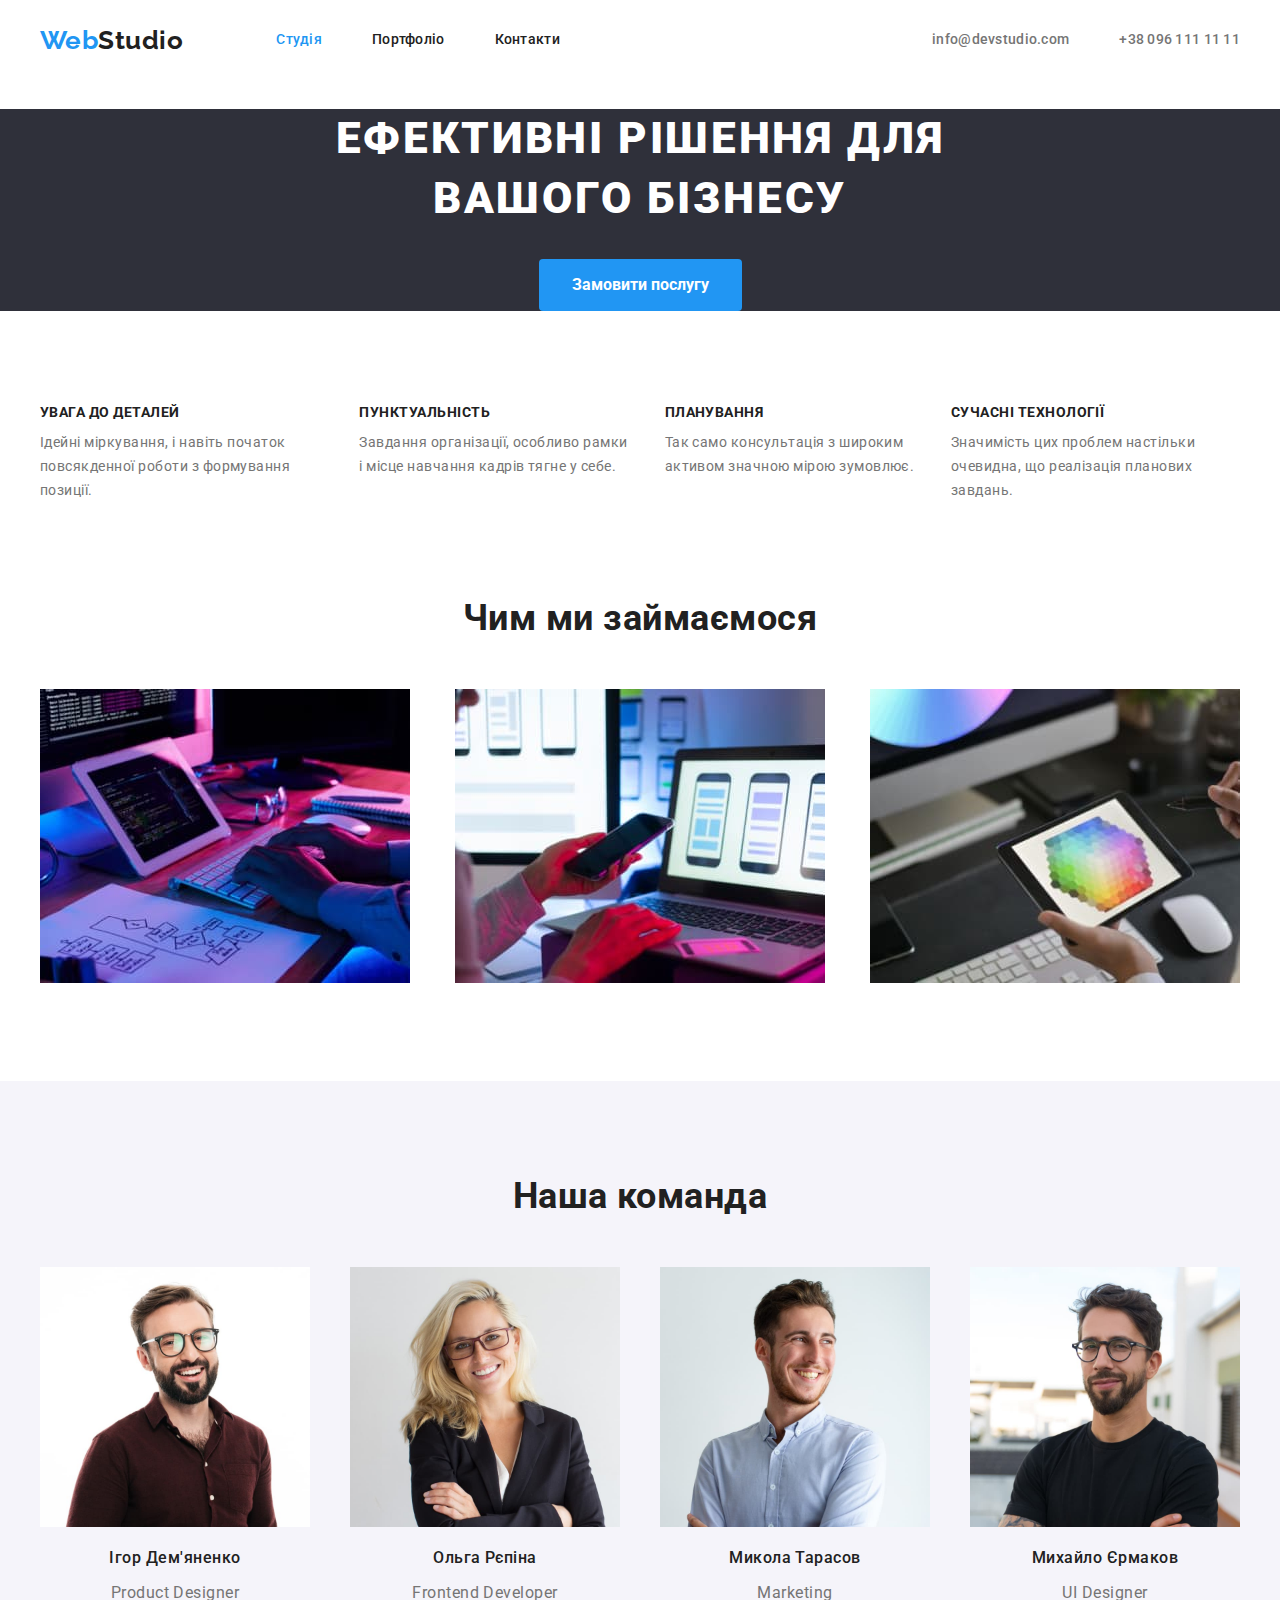
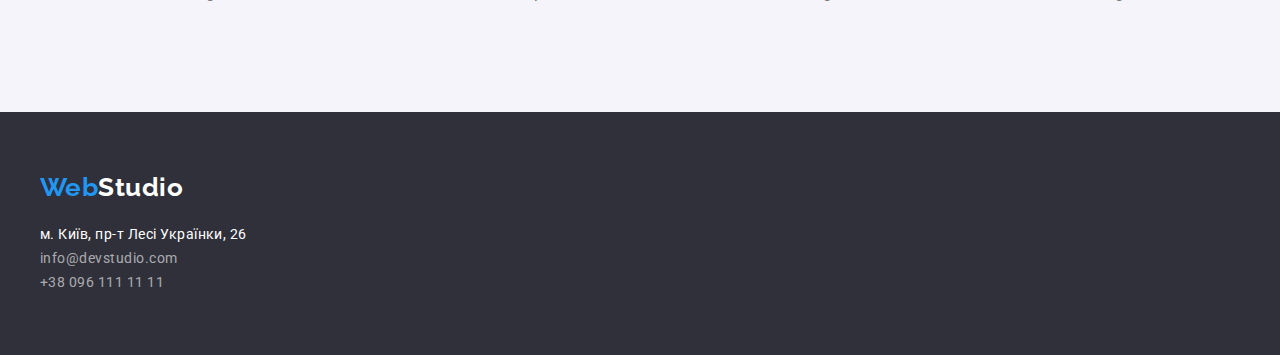
==== commit 2fadb638: "Add geometry and flex" ====
--- a/index.html
+++ b/index.html
@@ -1,10 +1,10 @@
 <!DOCTYPE html>
-<html lang="ru">
+<html lang="uk">
 <head>
     <meta charset="UTF-8">
     <meta http-equiv="X-UA-Compatible" content="IE=edge">
     <meta name="viewport" content="width=device-width, initial-scale=1.0">
-    <title>Document</title>
+    <title>Веб-студія</title>
     <link rel="preconnect" href="https://fonts.googleapis.com">
     <link rel="preconnect" href="https://fonts.gstatic.com" crossorigin>
     <link href="https://fonts.googleapis.com/css2?family=Raleway:wght@700&family=Roboto:wght@400;500;700;900&display=swap" rel="stylesheet">
@@ -14,60 +14,64 @@
 <body>
     <!-- Шапка сайта -->
    <header>
-    <div class="container">
-        <nav>
+    <div class="container main-nav">
+        <nav class="main-nav-logo">
             <a class="logo logo-accent" href="./index.html" lang="en">Web<span class="logo">Studio</span></a>
             <ul class="site-nav list">
-                <li><a href="./index.html" class="link current">Студія</a></li>
-                <li><a href="./portfolio.html" class="link">Портфоліо</a></li>
-                <li><a href="" class="link">Контакти</a></li>
+                <li class="item"><a href="./index.html" class="link current">Студія</a></li>
+                <li class="item"><a href="./portfolio.html" class="link">Портфоліо</a></li>
+                <li class="item"><a href="" class="link">Контакти</a></li>
             </ul>
         </nav>
         <ul class="kontact-nav list">
-            <li><a href="mailto:info@devstudio.com" class="link">info@devstudio.com</a></li>
-            <li><a href="tel:+380961111111" class="link">+38 096 111 11 11</a></li>
+            <li class="item"><a href="mailto:info@devstudio.com" class="link">info@devstudio.com</a></li>
+            <li class="item"><a href="tel:+380961111111" class="link">+38 096 111 11 11</a></li>
         </ul>
     </div>
    </header>
    
     <main>
-            <section class="hero">
+        <!-- Герой -->
+        <section class="hero">
             <h1 class="hero-title">Ефективні рішення для <br> вашого бізнесу</h1>
             <button type="button" class="button">Замовити послугу</button>
-            </section>
+        </section>
+        <!-- Переваги -->
         <section class="container section">
             <h2 hidden>Наші переваги</h2>
-            <ul class="list">
-                <li>
+            <ul class="list section-list">
+                <li class="item">
                     <h3 class="section-subtitle">УВАГА ДО ДЕТАЛЕЙ</h3>
                     <p class="text">Ідейні міркування, і навіть початок повсякденної роботи з формування позиції.</p>
                 </li>
-                <li>
+                <li class="item">
                     <h3 class="section-subtitle">ПУНКТУАЛЬНІСТЬ</h3>
                     <p class="text">Завдання організації, особливо рамки і місце навчання кадрів тягне у себе.</p>
                 </li>
-                <li>
+                <li class="item">
                     <h3 class="section-subtitle">ПЛАНУВАННЯ</h3>
                     <p class="text">Так само консультація з широким активом значною мірою зумовлює.</p>
                 </li>
-                <li>
+                <li class="item">
                     <h3 class="section-subtitle">СУЧАСНІ ТЕХНОЛОГІЇ</h3>
                     <p class="text">Значимість цих проблем настільки очевидна, що реалізація планових завдань.</p>
                 </li>
             </ul>
         </section>
+        <!-- Чим ми займаємося -->
         <section class="container section">
             <h2 class="section-title">Чим ми займаємося</h2>
-            <ul class="list">
-                <li><img src="./images/img.jpg" alt="Розробка програмного забезпечення" width="370"></li>
-                <li><img src="./images/img-1.jpg" alt="Тестування мобільного додатку" width="370"></li>
-                <li><img src="./images/img-2.jpg" alt="Робота з палітрою кольорів" width="370"></li>
+            <ul class="list section-img">
+                <li class="item"><img src="./images/img.jpg" alt="Розробка програмного забезпечення" width="370"></li>
+                <li class="item"><img src="./images/img-1.jpg" alt="Тестування мобільного додатку" width="370"></li>
+                <li class="item"><img src="./images/img-2.jpg" alt="Робота з палітрою кольорів" width="370"></li>
             </ul>
         </section>
+        <!-- Наша команда -->
         <section class="section-team">
             <div class="container">
                 <h2 class="section-title">Наша команда</h2>
-                <ul class="list">
+                <ul class="list section-team-item">
                     <li>
                         <img src="./images/img-3.jpg" alt="Ігор Дем'яненко" width="270">
                         <h3 class="section-subtitle-team">Ігор Дем'яненко</h3>
@@ -95,15 +99,15 @@
     </main>
     <!-- Футер -->
    <footer>
-    <div class="container">
-        <a class="logo logo-accent" href="./index.html" lang="en">Web<span class="logo logo-accent-footer">Studio</span></a>
-        <address>
-            <a href="https://www.google.com/maps/d/embed?mid=10uSM3H-mIU3GznYo2szRIEphczw&hl=en_US&ehbc=2E312F" target="_blank"
-                rel="noopener noreferrer" class="footer-link footer-link-adress">м. Київ, пр-т Лесі Українки, 26</a><br>
-            <a href="mailto:info@devstudio.com" class="footer-link">info@devstudio.com</a><br>
-            <a href="tel:+380961111111" class="footer-link">+38 096 111 11 11</a>
-        </address>
-    </div>     
+        <div class="container">
+            <a class="logo logo-accent" href="./index.html" lang="en">Web<span class="logo logo-accent-footer">Studio</span></a>
+            <address class="address-list">
+                <a href="https://www.google.com/maps/d/embed?mid=10uSM3H-mIU3GznYo2szRIEphczw&hl=en_US&ehbc=2E312F" target="_blank"
+                    rel="noopener noreferrer" class="footer-link footer-link-adress">м. Київ, пр-т Лесі Українки, 26</a><br>
+                <a href="mailto:info@devstudio.com" class="footer-link">info@devstudio.com</a><br>
+                <a href="tel:+380961111111" class="footer-link">+38 096 111 11 11</a>
+            </address>
+        </div>     
     </footer>
 </body>
 </html>--- a/css/styles.css
+++ b/css/styles.css
@@ -46,7 +46,7 @@
     margin-left: auto;
     margin-right: auto;
     width: 1200px;
-    outline: 2px solid tomato;
+    /* outline: 2px solid tomato; */
 }
 
 /* Логотип */
@@ -62,15 +62,41 @@
     color: var(--accent-color);
 }
 
-/* Стили для index.html */
+/* Main nav */
+.main-nav {
+    display: flex;
+    align-items: center;
+    justify-content: flex-start;
+}
+.main-nav-logo {
+    display: flex;
+    align-items: center;
+    justify-content: flex-start;
+}
+
 /* Site nav */
+.site-nav {
+    display: flex;
+    margin-left: 93px;
+}
+.site-nav .item {
+    /* background-color:  tomato; */
+}
+.site-nav .item + .item {
+    margin-left: 50px;
+}
 .site-nav .link {
+    display: block;
+    padding-top: 32px;
+    padding-bottom: 32px;
+
     color: var(--title-text-color);
     font-weight: 500;
     font-size: 14px;
     line-height: 1.14;
     letter-spacing: 0.02em;
     text-decoration: none;
+    
 }
 
 .site-nav .link:hover, 
@@ -82,7 +108,19 @@
     color: var(--accent-color);
 }
 
+/* kontact-nav */
+.kontact-nav {
+    display: flex;
+    margin-left: auto;
+}
+.kontact-nav .item + .item {
+    margin-left: 50px;
+}
 .kontact-nav .link {
+    display: block;
+    padding-top: 32px;
+    padding-bottom: 32px;
+
     color: var(--primery-text-color);
     font-weight: 500;
     font-size: 14px;
@@ -104,7 +142,6 @@
 }
 .hero-title {
     margin-bottom: 30px;
-    /* padding-top: 200px; */
     color: var(--accent-text-color);
     font-weight: 900;
     font-size: 44px;
@@ -135,7 +172,15 @@
 /* section */
 .section {
     margin-top: 0;
-    margin-bottom: 94px;
+    /* padding-top: 94px; */
+    padding-bottom: 94px;
+}
+.section-list {
+    display: flex;
+    justify-content: center;
+}
+.section-list .item + .item {
+    margin-left: 30px;
 }
 .section-subtitle {
     margin-top: 0;
@@ -162,13 +207,27 @@
     line-height: 1.17;
     text-align: center;
 }
-
+.section-img {
+    display: flex;
+    align-items: center;
+    justify-content: space-between;
+}
+.section-img .item +.item {
+    margin-left: 30px;
+}
 /* team */
 .section-team {
     padding-top: 94px;
     padding-bottom: 94px;
+    padding-left: 15px;
+    padding-right: 15px;
+
     background-color: var(--section-bg-color);
     text-align: center;
+}
+.section-team-item {
+    display: flex;
+    justify-content: space-between;
 }
 .section-subtitle-team {
     color: var(--title-text-color);
@@ -187,24 +246,28 @@
 
 /* Стили для portfolio.html */
 
-.section-title-portfolio {
-    color: var(--title-text-color);
-    font-weight: 700;
-    font-size: 18px;
-    line-height: 2;
-    letter-spacing: 0.06em;
-    text-decoration: none;
-}
-.portfolio-link {
-    text-decoration: none;
-}
-.text-portfolio {
-    color: var(--primery-text-color);
-    font-weight: 400;
-    font-size: 16px;
-    line-height: 1.88;
-}
-.portfolio-button {
+.portfolio-section {
+    width: 1200px;
+    margin-left: auto;
+    margin-right: auto;
+    padding-left: 15px;
+    padding-right: 15px;
+    padding-top: 94px;
+    padding-bottom: 94px;
+    /* outline: 2px solid tomato; */
+
+    background-color: var(--primery-bg-color);
+}
+.portfolio-list-filters {
+    display: flex;
+    justify-content: center;
+    padding-bottom: 16px;
+    margin-bottom: 34px;
+}
+.portfolio-list-filters .item + .item {
+    margin-left: 8px;
+}
+.portfolio-filters {
     display: inline-block;
     border-radius: 4px;
     padding: 6px 22px;
@@ -216,15 +279,43 @@
     line-height: 1.625;
     text-align: center;
 }
-.portfolio-button.primery {
+.portfolio-filters.primery {
     color: var(--accent-text-color);
     background-color: var(--accent-color);
 }
-.portfolio-button:hover,
-.portfolio-button:focus {
+.portfolio-filters:hover,
+.portfolio-filters:focus {
     color: var(--accent-text-color);
     background-color: var(--accent-color);
 }
+
+.portfolio-list {
+    display: flex;
+    flex-wrap: wrap;
+    gap: 30px;
+    
+}
+.portfolio-list .item + .item {
+    /* margin-left: 30px; */
+}
+.section-title-portfolio {
+    color: var(--title-text-color);
+    font-weight: 700;
+    font-size: 18px;
+    line-height: 2;
+    letter-spacing: 0.06em;
+    text-decoration: none;
+}
+.portfolio-link {
+    text-decoration: none;
+}
+.text-portfolio {
+    color: var(--primery-text-color);
+    font-weight: 400;
+    font-size: 16px;
+    line-height: 1.88;
+}
+
 /* footer */
 footer {
     padding-top: 60px;
@@ -235,6 +326,7 @@
     color: var(--accent-text-color);
 }
 .footer-link {
+    padding-bottom: 9px;
     color: var(--text-transparency-color);
     font-style: normal;
     font-weight: 400;
@@ -248,4 +340,7 @@
 .footer-link:hover,
 .footer-link:focus {
     color: var(--accent-color);
+}
+.address-list {
+    padding-top: 20px;
 }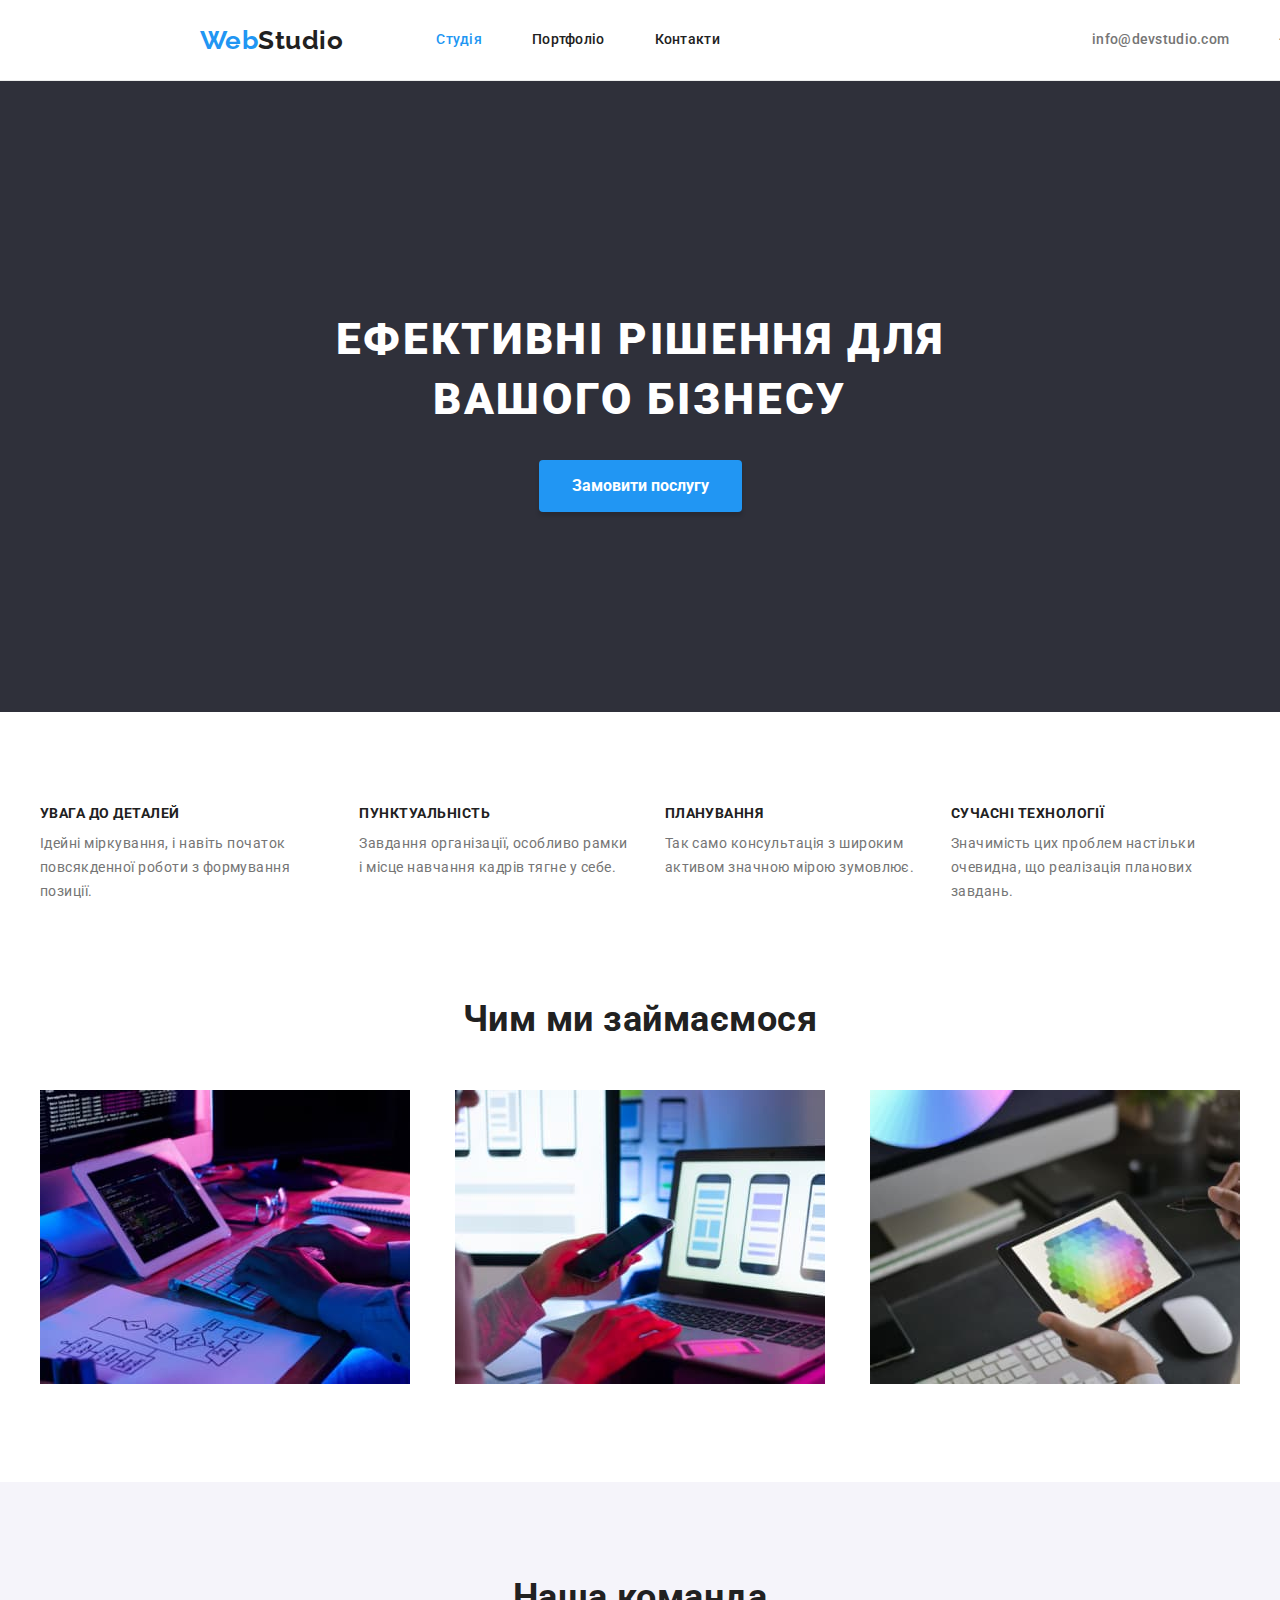
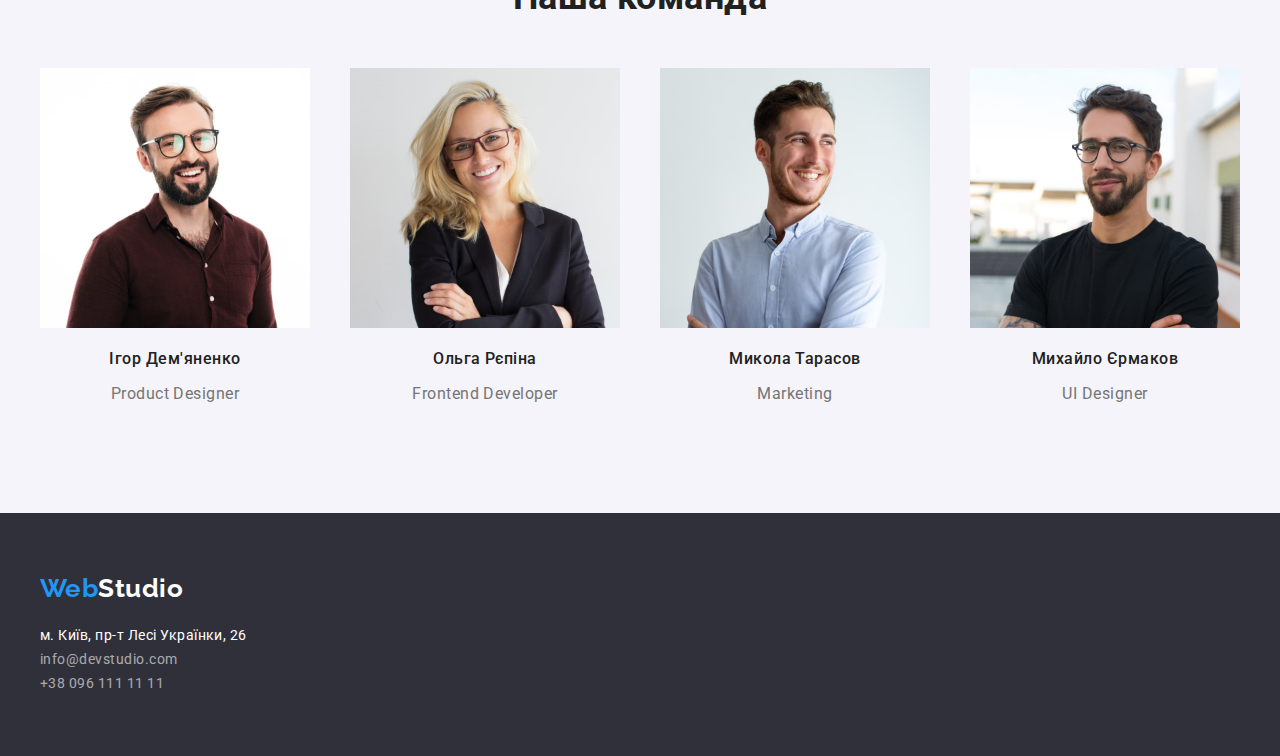
==== commit 59e10ee7: "redacted Hero" ====
--- a/index.html
+++ b/index.html
@@ -33,7 +33,7 @@
     <main>
         <!-- Герой -->
         <section class="hero">
-            <h1 class="hero-title">Ефективні рішення для <br> вашого бізнесу</h1>
+            <h1 class="hero-title">Ефективні рішення для вашого бізнесу</h1>
             <button type="button" class="button">Замовити послугу</button>
         </section>
         <!-- Переваги -->
--- a/css/styles.css
+++ b/css/styles.css
@@ -36,6 +36,10 @@
     letter-spacing: 0.03em;
 }
 
+header {
+    width: 1600px;
+    border-bottom: 1px solid #ECECEC;
+}
 .list {
     padding: 0;
     margin: 0;
@@ -79,9 +83,9 @@
     display: flex;
     margin-left: 93px;
 }
-.site-nav .item {
-    /* background-color:  tomato; */
-}
+/* .site-nav .item {
+    background-color:  tomato;
+} */
 .site-nav .item + .item {
     margin-left: 50px;
 }
@@ -136,18 +140,24 @@
 /* hero */
 
 .hero {
+    margin-bottom: 94px;
+    padding-top: 200px;
+    padding-bottom: 200px;
     background-color: var(--footer-bg-color);
     text-align: center;
-    margin-bottom: 94px;
 }
 .hero-title {
+    width: 696px;
     margin-bottom: 30px;
-    color: var(--accent-text-color);
+    margin-left: auto;
+    margin-right: auto;
     font-weight: 900;
     font-size: 44px;
     line-height: 1.36;
     letter-spacing: 0.06em;
     text-transform: uppercase;
+    text-align: center;
+    color: var(--accent-text-color);
 
 }
 
@@ -158,8 +168,8 @@
     border-radius: 4px;
     padding: 10px 32px;
     border: 1px solid transparent;
-    /* margin-bottom: 200px; */
-    
+    box-shadow: 0px 4px 4px rgba(0, 0, 0, 0.15);
+
     color: var(--accent-text-color);
     background-color: var(--accent-color);
     font-weight: 700;
@@ -263,6 +273,7 @@
     justify-content: center;
     padding-bottom: 16px;
     margin-bottom: 34px;
+    
 }
 .portfolio-list-filters .item + .item {
     margin-left: 8px;
@@ -272,6 +283,7 @@
     border-radius: 4px;
     padding: 6px 22px;
     border: 1px solid transparent;
+    
     color: var(--title-text-color);
     background-color: var(--button-bg-volor-porfolio);
     font-weight: 500;
@@ -287,18 +299,34 @@
 .portfolio-filters:focus {
     color: var(--accent-text-color);
     background-color: var(--accent-color);
+    box-shadow: 0px 3px 1px rgba(0, 0, 0, 0.1), 0px 1px 2px rgba(0, 0, 0, 0.08), 0px 2px 2px rgba(0, 0, 0, 0.12);
 }
 
 .portfolio-list {
     display: flex;
     flex-wrap: wrap;
     gap: 30px;
-    
-}
-.portfolio-list .item + .item {
-    /* margin-left: 30px; */
+}
+.portfolio-link {
+    text-decoration: none;
+    margin-bottom: 0;
+}
+.portfolio-link:hover {
+
+}
+
+.portfolio-link img {
+    display: block;
+}
+.portfolio-box {
+    margin-top: 0;
+    padding: 20px 24px;
+    border-bottom: 1px solid #EEEEEE;
+    border-left: 1px solid #EEEEEE;
+    border-right: 1px solid #EEEEEE;
 }
 .section-title-portfolio {
+    /* padding: 20px 24px 4px 24px; */
     color: var(--title-text-color);
     font-weight: 700;
     font-size: 18px;
@@ -306,10 +334,9 @@
     letter-spacing: 0.06em;
     text-decoration: none;
 }
-.portfolio-link {
-    text-decoration: none;
-}
+
 .text-portfolio {
+    /* padding: 0 24px 20px 24px; */
     color: var(--primery-text-color);
     font-weight: 400;
     font-size: 16px;
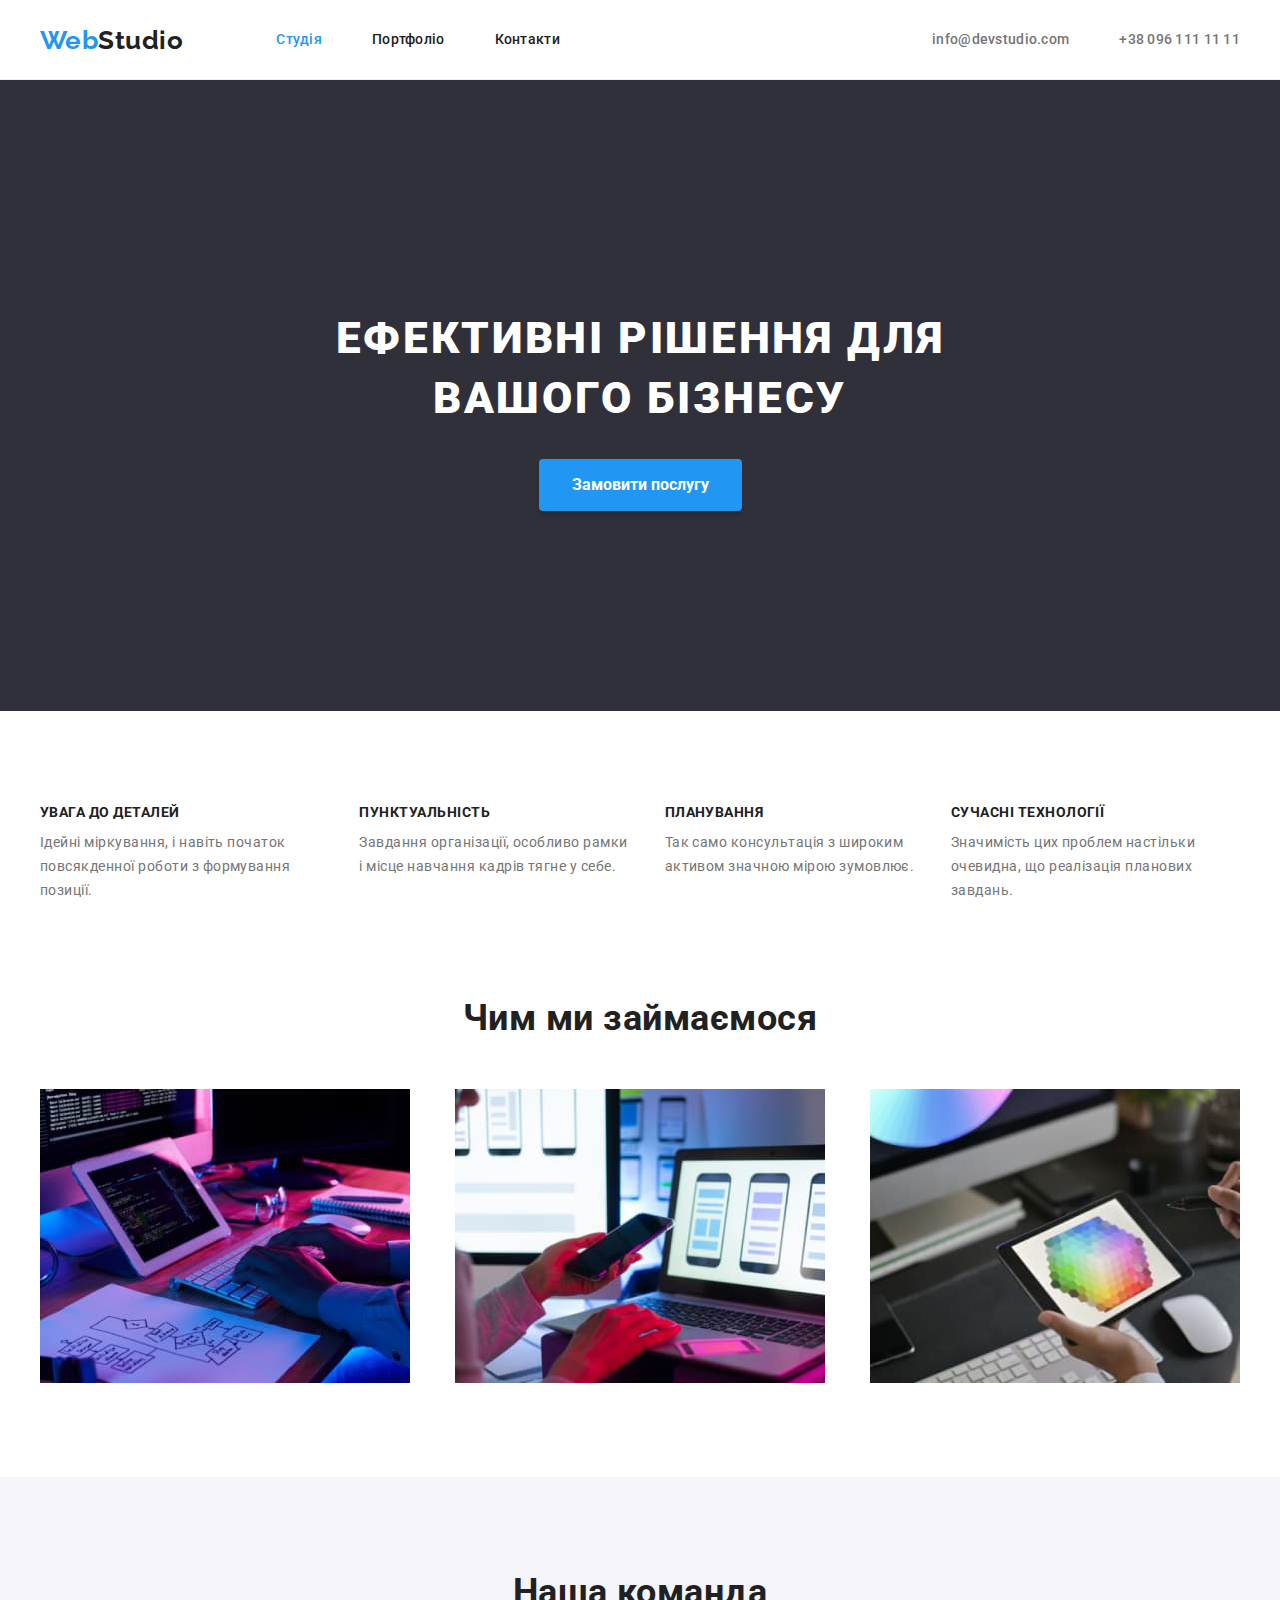
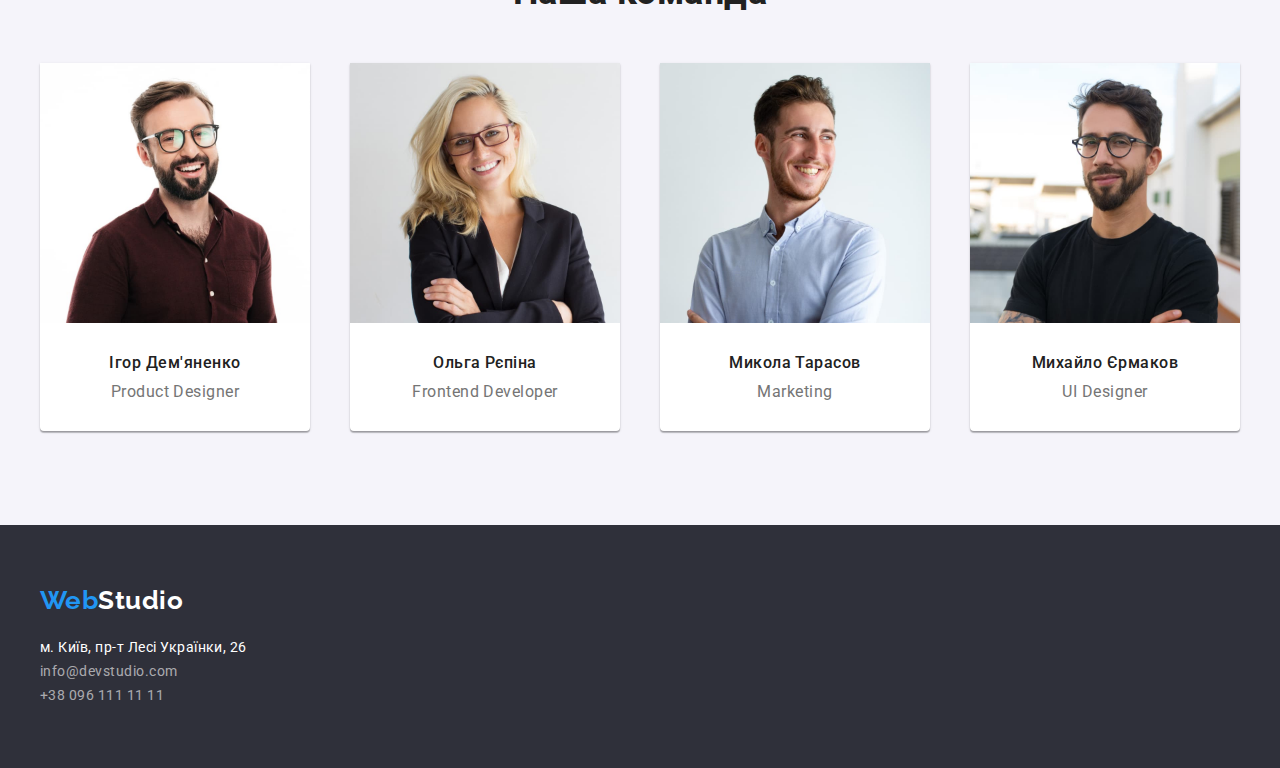
==== commit 9c8725bc: "redacted cards" ====
--- a/index.html
+++ b/index.html
@@ -12,7 +12,7 @@
     <link rel="stylesheet" href="./css/styles.css">
 </head>
 <body>
-    <!-- Шапка сайта -->
+    <!------------- Шапка сайта ------------->
    <header>
     <div class="container main-nav">
         <nav class="main-nav-logo">
@@ -31,12 +31,14 @@
    </header>
    
     <main>
-        <!-- Герой -->
+        <!------------- Герой ------------->
         <section class="hero">
-            <h1 class="hero-title">Ефективні рішення для вашого бізнесу</h1>
-            <button type="button" class="button">Замовити послугу</button>
+            <div class="container">
+                <h1 class="hero-title">Ефективні рішення для вашого бізнесу</h1>
+                <button type="button" class="button">Замовити послугу</button>
+            </div>
         </section>
-        <!-- Переваги -->
+        <!------------- Переваги ------------->
         <section class="container section">
             <h2 hidden>Наші переваги</h2>
             <ul class="list section-list">
@@ -58,7 +60,7 @@
                 </li>
             </ul>
         </section>
-        <!-- Чим ми займаємося -->
+        <!------------- Чим ми займаємося ------------->
         <section class="container section">
             <h2 class="section-title">Чим ми займаємося</h2>
             <ul class="list section-img">
@@ -67,38 +69,46 @@
                 <li class="item"><img src="./images/img-2.jpg" alt="Робота з палітрою кольорів" width="370"></li>
             </ul>
         </section>
-        <!-- Наша команда -->
+        <!------------- Наша команда ------------->
         <section class="section-team">
             <div class="container">
                 <h2 class="section-title">Наша команда</h2>
                 <ul class="list section-team-item">
-                    <li>
+                    <li class="team-card">
                         <img src="./images/img-3.jpg" alt="Ігор Дем'яненко" width="270">
-                        <h3 class="section-subtitle-team">Ігор Дем'яненко</h3>
-                        <p lang="en" class="section-text-team">Product Designer</p>
+                        <div class="team-card-text">
+                            <h3 class="section-subtitle-team">Ігор Дем'яненко</h3>
+                            <p lang="en" class="section-text-team">Product Designer</p>
+                        </div>
                     </li>
-                    <li>
+                    <li class="team-card">
                         <img src="./images/img-4.jpg" alt="Ольга Рєпіна" width="270">
-                        <h3 class="section-subtitle-team">Ольга Рєпіна</h3>
-                        <p lang="en" class="section-text-team">Frontend Developer</p>
+                        <div class="team-card-text">
+                            <h3 class="section-subtitle-team">Ольга Рєпіна</h3>
+                            <p lang="en" class="section-text-team">Frontend Developer</p>
+                        </div>
                     </li>
-                    <li>
+                    <li class="team-card">
                         <img src="./images/img-5.jpg" alt="Микола Тарасов" width="270">
-                        <h3 class="section-subtitle-team">Микола Тарасов</h3>
-                        <p lang="en" class="section-text-team">Marketing</p>
+                        <div class="team-card-text">
+                            <h3 class="section-subtitle-team">Микола Тарасов</h3>
+                            <p lang="en" class="section-text-team">Marketing</p>
+                        </div>
                     </li>
-                    <li>
+                    <li class="team-card">
                         <img src="./images/img-6.jpg" alt="Михайло Єрмаков" width="270">
-                        <h3 class="section-subtitle-team">Михайло Єрмаков</h3>
-                        <p lang="en" class="section-text-team">UI Designer</p>
+                        <div class="team-card-text">
+                            <h3 class="section-subtitle-team">Михайло Єрмаков</h3>
+                            <p lang="en" class="section-text-team">UI Designer</p>
+                        </div>
                     </li>
                 </ul>
             </div>
             
         </section>
     </main>
-    <!-- Футер -->
-   <footer>
+        <!------------- Футер ------------->
+    <footer>
         <div class="container">
             <a class="logo logo-accent" href="./index.html" lang="en">Web<span class="logo logo-accent-footer">Studio</span></a>
             <address class="address-list">
--- a/css/styles.css
+++ b/css/styles.css
@@ -1,11 +1,3 @@
-/* Цвет заголовок #212121 */
-/* Основной цвет #757575 */
-/* Белый цвет #FFFFFF */
-/* Цвет акцента #2196F3 */
-
-/* цвет вторичный фон background: #F5F4FA */
-/* цвет футера background: #2F303A */
-
 html {
     box-sizing: border-box;
 }
@@ -37,7 +29,7 @@
 }
 
 header {
-    width: 1600px;
+    height: 80px;
     border-bottom: 1px solid #ECECEC;
 }
 .list {
@@ -53,7 +45,7 @@
     /* outline: 2px solid tomato; */
 }
 
-/* Логотип */
+/* -------------Логотип------------- */
 .logo {
     color: var(--title-text-color);
     font-family: Raleway, sans;
@@ -66,7 +58,7 @@
     color: var(--accent-color);
 }
 
-/* Main nav */
+/* -------------Main nav------------- */
 .main-nav {
     display: flex;
     align-items: center;
@@ -78,7 +70,7 @@
     justify-content: flex-start;
 }
 
-/* Site nav */
+/* -------------Site nav------------- */
 .site-nav {
     display: flex;
     margin-left: 93px;
@@ -102,17 +94,15 @@
     text-decoration: none;
     
 }
-
 .site-nav .link:hover, 
 .site-nav .link:focus {
     color: var(--accent-color);
 }
-
 .site-nav .link.current {
     color: var(--accent-color);
 }
 
-/* kontact-nav */
+/* -------------kontact-nav------------- */
 .kontact-nav {
     display: flex;
     margin-left: auto;
@@ -137,7 +127,7 @@
     color: var(--accent-color);
 }
 
-/* hero */
+/* -------------hero------------- */
 
 .hero {
     margin-bottom: 94px;
@@ -161,9 +151,8 @@
 
 }
 
-/* button */
+/* -------------button------------- */
 .button {
-    
     display: inline-block;
     border-radius: 4px;
     padding: 10px 32px;
@@ -176,10 +165,9 @@
     font-size: 16px;
     line-height: 1.875;
     cursor: pointer;
-
-    }
-
-/* section */
+}
+
+/* -------------section------------- */
 .section {
     margin-top: 0;
     /* padding-top: 94px; */
@@ -217,6 +205,10 @@
     line-height: 1.17;
     text-align: center;
 }
+img {
+    display: block;
+    margin: 0;
+}
 .section-img {
     display: flex;
     align-items: center;
@@ -225,7 +217,7 @@
 .section-img .item +.item {
     margin-left: 30px;
 }
-/* team */
+/* -------------team------------- */
 .section-team {
     padding-top: 94px;
     padding-bottom: 94px;
@@ -239,22 +231,34 @@
     display: flex;
     justify-content: space-between;
 }
+.team-card {
+    width: 270px;
+    background: var(--accent-bg-color);
+    box-shadow: 0px 1px 3px rgba(0, 0, 0, 0.12), 0px 1px 1px rgba(0, 0, 0, 0.14), 0px 2px 1px rgba(0, 0, 0, 0.2);
+    border-radius: 0px 0px 4px 4px;
+}
+.team-card-text {
+    padding-top: 30px;
+    padding-bottom: 30px;
+}
 .section-subtitle-team {
+    margin: 0;
     color: var(--title-text-color);
     font-weight: 500;
     font-size: 16px;
     line-height: 1.19;
 }
 .section-text-team {
+    margin: 0;
+    margin-top: 10px;
     color: var(--primery-text-color);
     font-weight: 400;
     font-size: 16px;
     line-height: 1.19;
-    
-}
-
-
-/* Стили для portfolio.html */
+}
+
+
+/* -------------portfolio.html------------- */
 
 .portfolio-section {
     width: 1200px;
@@ -273,7 +277,6 @@
     justify-content: center;
     padding-bottom: 16px;
     margin-bottom: 34px;
-    
 }
 .portfolio-list-filters .item + .item {
     margin-left: 8px;
@@ -283,6 +286,7 @@
     border-radius: 4px;
     padding: 6px 22px;
     border: 1px solid transparent;
+    cursor: pointer;
     
     color: var(--title-text-color);
     background-color: var(--button-bg-volor-porfolio);
@@ -310,9 +314,6 @@
 .portfolio-link {
     text-decoration: none;
     margin-bottom: 0;
-}
-.portfolio-link:hover {
-
 }
 
 .portfolio-link img {
@@ -326,7 +327,8 @@
     border-right: 1px solid #EEEEEE;
 }
 .section-title-portfolio {
-    /* padding: 20px 24px 4px 24px; */
+    margin: 0;
+    margin-bottom: 4px;    
     color: var(--title-text-color);
     font-weight: 700;
     font-size: 18px;
@@ -336,14 +338,14 @@
 }
 
 .text-portfolio {
-    /* padding: 0 24px 20px 24px; */
+    margin: 0;
     color: var(--primery-text-color);
     font-weight: 400;
     font-size: 16px;
     line-height: 1.88;
 }
 
-/* footer */
+/* -------------footer------------- */
 footer {
     padding-top: 60px;
     padding-bottom: 60px;
@@ -353,7 +355,7 @@
     color: var(--accent-text-color);
 }
 .footer-link {
-    padding-bottom: 9px;
+    margin-bottom: 9px;
     color: var(--text-transparency-color);
     font-style: normal;
     font-weight: 400;
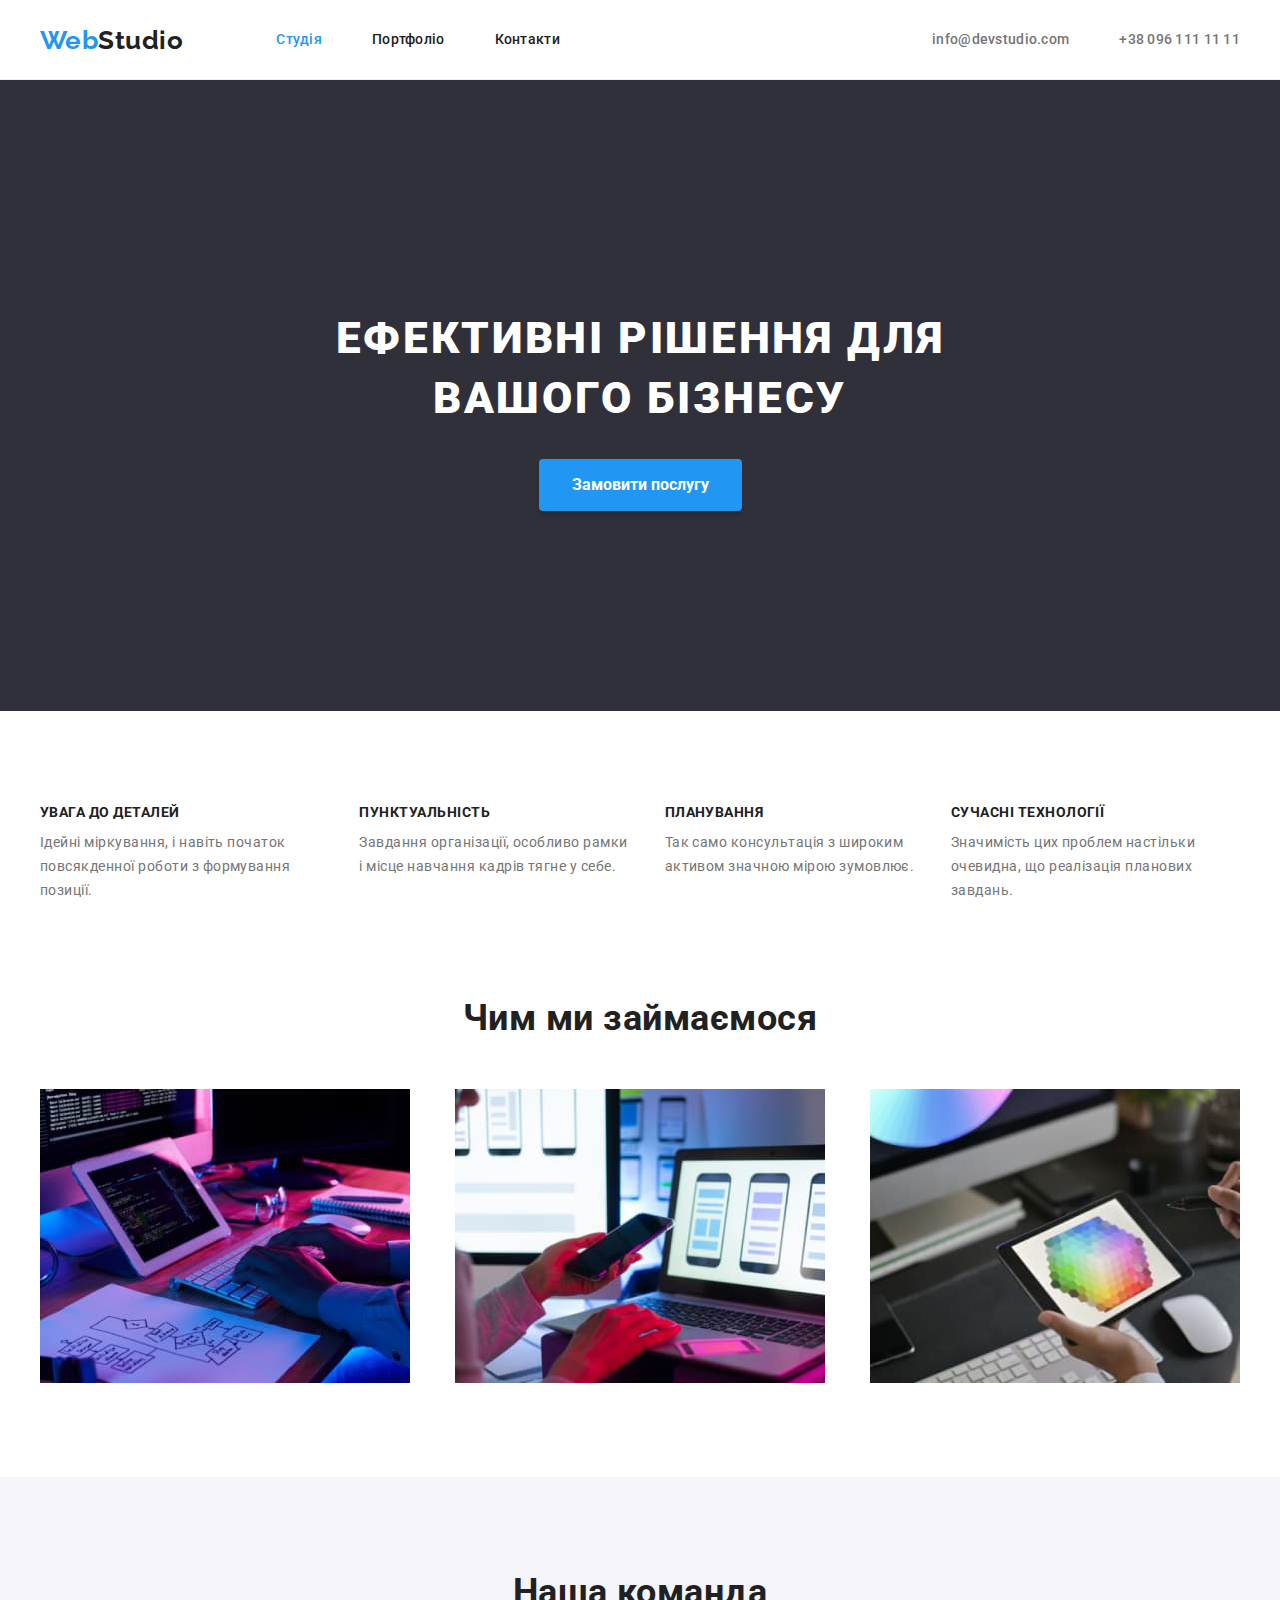
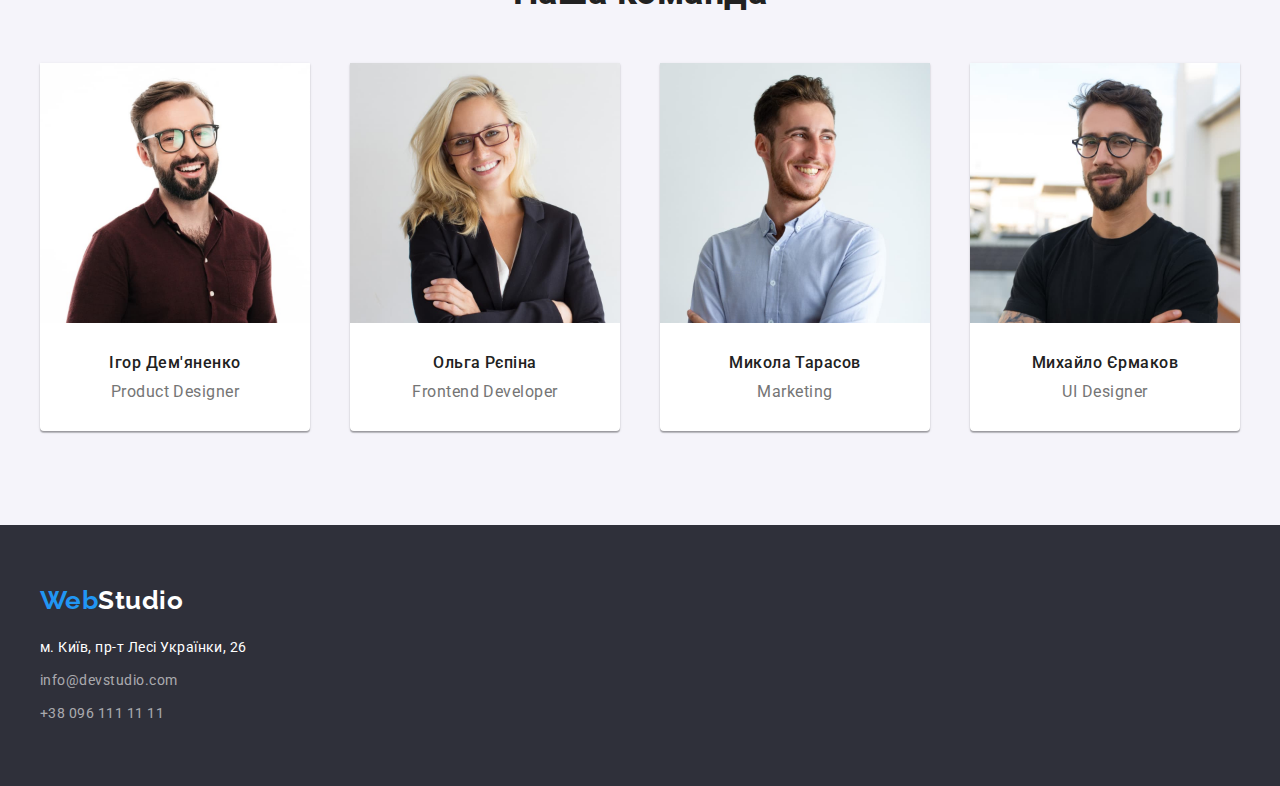
==== commit 08248241: "redacted footer" ====
--- a/index.html
+++ b/index.html
@@ -39,26 +39,28 @@
             </div>
         </section>
         <!------------- Переваги ------------->
-        <section class="container section">
-            <h2 hidden>Наші переваги</h2>
-            <ul class="list section-list">
-                <li class="item">
-                    <h3 class="section-subtitle">УВАГА ДО ДЕТАЛЕЙ</h3>
-                    <p class="text">Ідейні міркування, і навіть початок повсякденної роботи з формування позиції.</p>
-                </li>
-                <li class="item">
-                    <h3 class="section-subtitle">ПУНКТУАЛЬНІСТЬ</h3>
-                    <p class="text">Завдання організації, особливо рамки і місце навчання кадрів тягне у себе.</p>
-                </li>
-                <li class="item">
-                    <h3 class="section-subtitle">ПЛАНУВАННЯ</h3>
-                    <p class="text">Так само консультація з широким активом значною мірою зумовлює.</p>
-                </li>
-                <li class="item">
-                    <h3 class="section-subtitle">СУЧАСНІ ТЕХНОЛОГІЇ</h3>
-                    <p class="text">Значимість цих проблем настільки очевидна, що реалізація планових завдань.</p>
-                </li>
-            </ul>
+        <section class="section">
+            <div class="container">
+                <h2 hidden>Наші переваги</h2>
+                <ul class="list section-list">
+                    <li class="item">
+                        <h3 class="section-subtitle">УВАГА ДО ДЕТАЛЕЙ</h3>
+                        <p class="text">Ідейні міркування, і навіть початок повсякденної роботи з формування позиції.</p>
+                    </li>
+                    <li class="item">
+                        <h3 class="section-subtitle">ПУНКТУАЛЬНІСТЬ</h3>
+                        <p class="text">Завдання організації, особливо рамки і місце навчання кадрів тягне у себе.</p>
+                    </li>
+                    <li class="item">
+                        <h3 class="section-subtitle">ПЛАНУВАННЯ</h3>
+                        <p class="text">Так само консультація з широким активом значною мірою зумовлює.</p>
+                    </li>
+                    <li class="item">
+                        <h3 class="section-subtitle">СУЧАСНІ ТЕХНОЛОГІЇ</h3>
+                        <p class="text">Значимість цих проблем настільки очевидна, що реалізація планових завдань.</p>
+                    </li>
+                </ul>
+            </div>
         </section>
         <!------------- Чим ми займаємося ------------->
         <section class="container section">
@@ -111,12 +113,17 @@
     <footer>
         <div class="container">
             <a class="logo logo-accent" href="./index.html" lang="en">Web<span class="logo logo-accent-footer">Studio</span></a>
-            <address class="address-list">
-                <a href="https://www.google.com/maps/d/embed?mid=10uSM3H-mIU3GznYo2szRIEphczw&hl=en_US&ehbc=2E312F" target="_blank"
-                    rel="noopener noreferrer" class="footer-link footer-link-adress">м. Київ, пр-т Лесі Українки, 26</a><br>
-                <a href="mailto:info@devstudio.com" class="footer-link">info@devstudio.com</a><br>
-                <a href="tel:+380961111111" class="footer-link">+38 096 111 11 11</a>
-            </address>
+            <address>
+                <ul class="address-list list">
+                    <li class="footer-contact-item">
+                        <a href="https://www.google.com/maps/d/embed?mid=10uSM3H-mIU3GznYo2szRIEphczw&hl=en_US&ehbc=2E312F" target="_blank"
+                            rel="noopener noreferrer" class="footer-link footer-link-adress">м. Київ, пр-т Лесі Українки, 26</a>
+                    </li>
+                    <li class="footer-contact-item"><a href="mailto:info@devstudio.com" class="footer-link">info@devstudio.com</a></li>
+                    <li class="footer-contact-item"><a href="tel:+380961111111" class="footer-link">+38 096 111 11 11</a></li>
+                </ul>
+                
+                </address>
         </div>     
     </footer>
 </body>
--- a/css/styles.css
+++ b/css/styles.css
@@ -355,7 +355,6 @@
     color: var(--accent-text-color);
 }
 .footer-link {
-    margin-bottom: 9px;
     color: var(--text-transparency-color);
     font-style: normal;
     font-weight: 400;
@@ -372,4 +371,7 @@
 }
 .address-list {
     padding-top: 20px;
+}
+.footer-contact-item:not(:last-child) {
+    margin-bottom: 9px;
 }